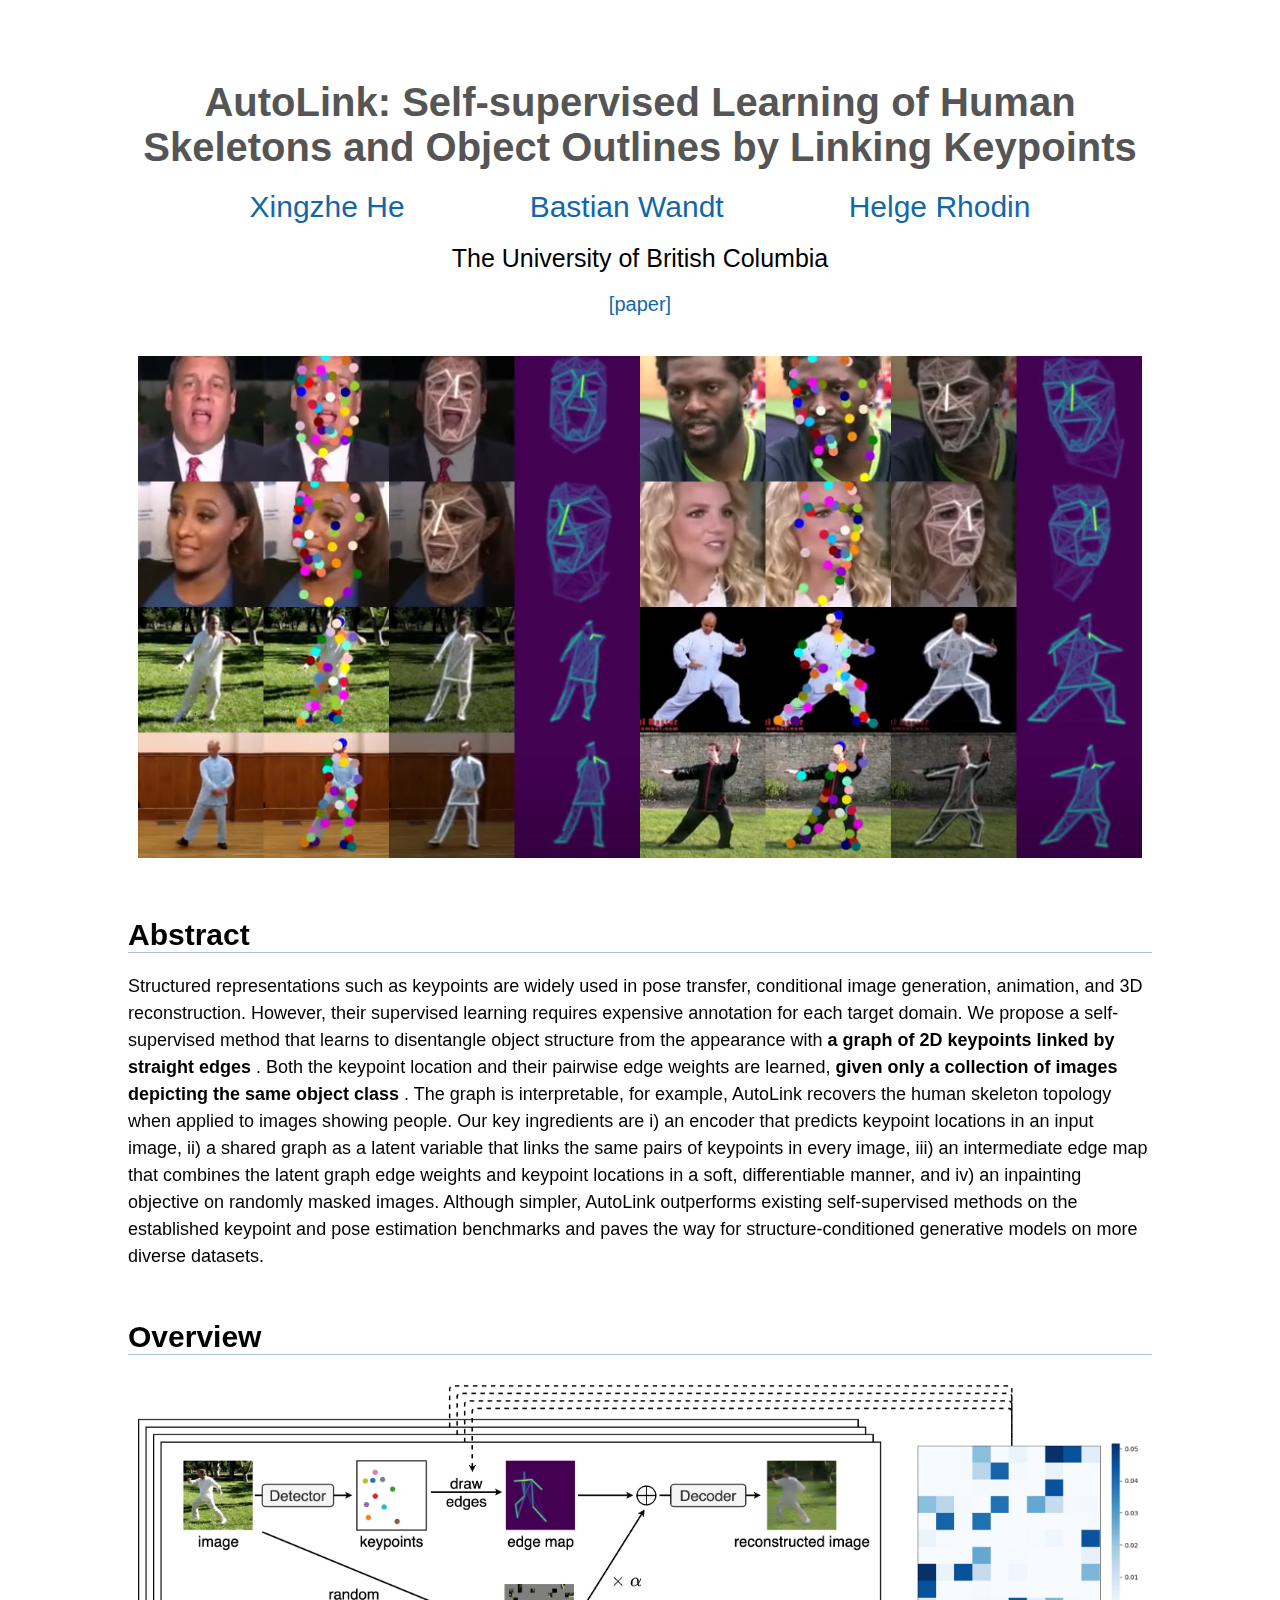
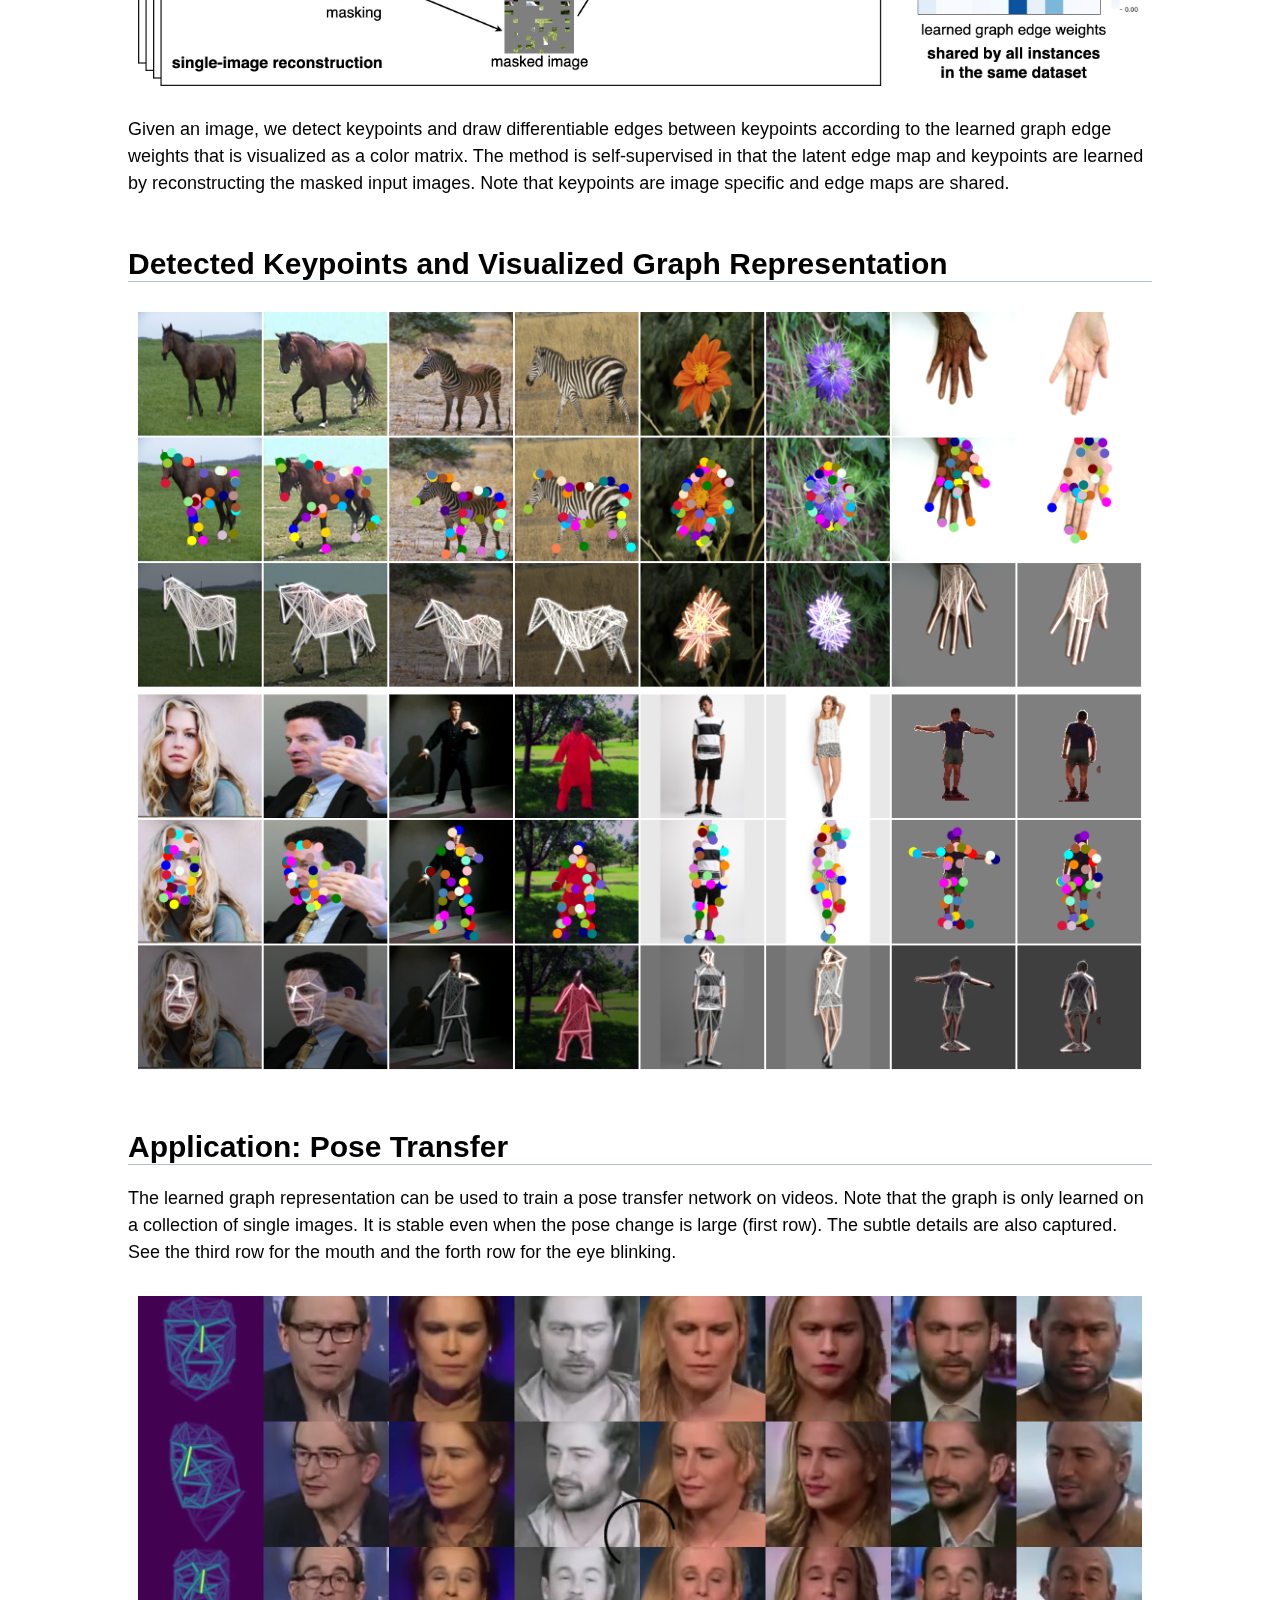
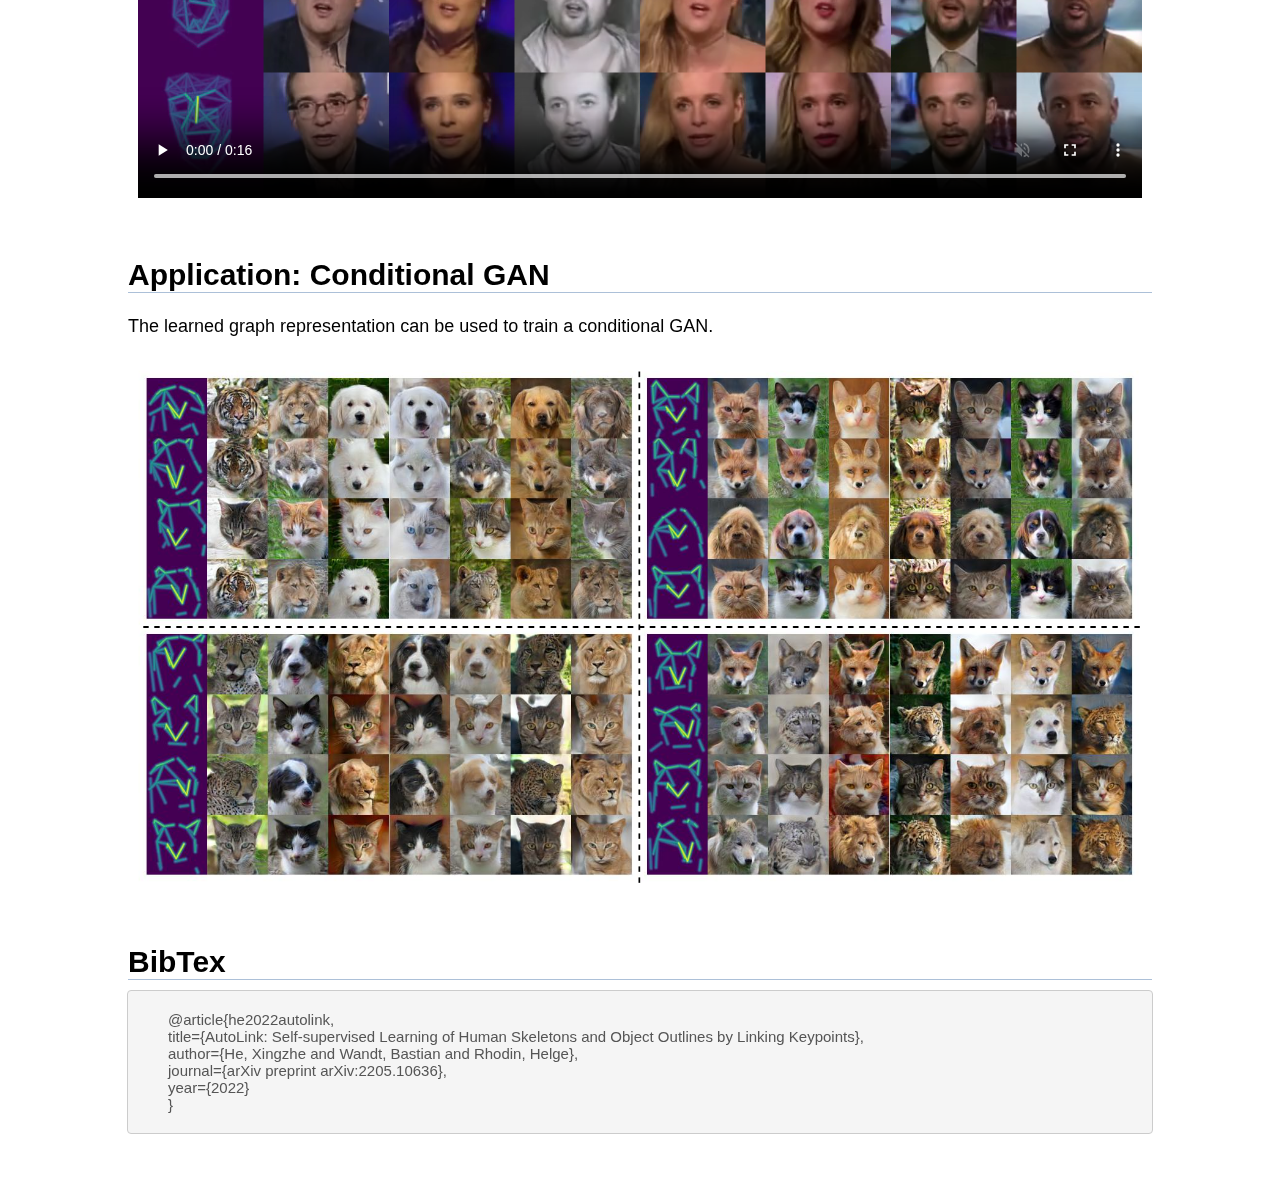
==== index.html @ 22abd3b4 "first commit" ====
<!DOCTYPE html>
<html lang="en">

<head>
    <meta charset="UTF-8">
    <meta name="viewport" content="width=device-width, initial-scale=1.0, shrink-to-fit=no">
    <title>AutoLink: Self-supervised Learning of Human Skeletons and Object Outlines by Linking Keypoints</title>
    <link rel="stylesheet" href="css/general.css">
    <link rel="stylesheet" href="css/citation.css">
    <link rel="stylesheet" href="css/title.css">
    <!-- <meta name="google-site-verification" content="QZBN3L69Q-c1oJGtwBx3eOj6ugnkjS7Q2tZUGm-VTkA"/> -->
</head>

<body>
    <div class="header" id="home" style="padding-bottom: 90px;"></div>

    <section class="title">
        AutoLink: Self-supervised Learning of Human Skeletons and Object Outlines by Linking Keypoints
    </section>

    <section class="author">
        <a href="https://xingzhehe.github.io/">Xingzhe He</a>
        <a href="https://www.cs.ubc.ca/~wandt/index.html">Bastian Wandt</a>
        <a href="https://www.cs.ubc.ca/~rhodin/web/">Helge Rhodin</a>
        <affiliation>The University of British Columbia</affiliation>
        <a href="https://arxiv.org/pdf/2205.10636.pdf" class="links">[paper]</a>
    </section>

    <div class="container">
        <video src="asset/detection.mp4" type="video/mp4" controls muted autoplay loop>
            Your browser does not support the video tag.
        </video>
    </div>

    <div class="header" id="abstract">Abstract</div>
    <div class="line"></div>

    <div class="container">
        <p>
            Structured representations such as keypoints are widely used in pose transfer, conditional image generation, animation, and 3D reconstruction. However, their supervised learning requires expensive annotation for each target domain. We propose a self-supervised method that learns to disentangle object structure from the appearance with <b> a graph of 2D keypoints linked by straight edges </b>. Both the keypoint location and their pairwise edge weights are learned, <b> given only a collection of images depicting the same object class </b>. The graph is interpretable, for example, AutoLink recovers the human skeleton topology when applied to images showing people. Our key ingredients are i) an encoder that predicts keypoint locations in an input image, ii) a shared graph as a latent variable that links the same pairs of keypoints in every image, iii) an intermediate edge map that combines the latent graph edge weights and keypoint locations in a soft, differentiable manner, and iv) an inpainting objective on randomly masked images. Although simpler, AutoLink outperforms existing self-supervised methods on the established keypoint and pose estimation benchmarks and paves the way for structure-conditioned generative models on more diverse datasets.
        </p>
    </div>

    <h1 class="header" id="results">Overview</h1>
    <div class="line"></div>
    <div class="container">
        <img src="asset/overview.jpg">
        <p>
        Given an image, we detect keypoints and draw differentiable edges between keypoints according to the learned graph edge weights that is visualized as a color matrix. The method is self-supervised in that the latent edge map and keypoints are learned by reconstructing the masked input images. Note that keypoints are image specific and edge maps are shared.
        </p>
    </div>

    <h1 class="header" id="results">Detected Keypoints and Visualized Graph Representation</h1>
    <div class="line"></div>
    <div class="container">
        <img src="asset/teaser_wo_app.png">
    </div>

    <h1 class="header" id="results">Application: Pose Transfer</h1>
    <div class="line"></div>

    <div class="container">
        <p>
        The learned graph representation can be used to train a pose transfer network on videos. Note that the graph is only learned on a collection of single images. It is stable even when the pose change is large (first row). The subtle details are also captured. See the third row for the mouth and the forth row for the eye blinking.
        </p>
        <video src="asset/vox_transfer.mp4" type="video/mp4" controls muted autoplay loop>
            Your browser does not support the video tag.
        </video>
    </div>

    <h1 class="header" id="results">Application: Conditional GAN</h1>
    <div class="line"></div>
    <div class="container">
        <p>
        The learned graph representation can be used to train a conditional GAN.
        </p>
        <img src="asset/con_gan.png">
    </div>

    <div class="header" id="bibtex">BibTex</div>
    <div class="line"></div>

    <section class="citation">
        @article{he2022autolink,</br>
            title={AutoLink: Self-supervised Learning of Human Skeletons and Object Outlines by Linking Keypoints},</br>
            author={He, Xingzhe and Wandt, Bastian and Rhodin, Helge},</br>
            journal={arXiv preprint arXiv:2205.10636},</br>
            year={2022}</br>
        }
    </section>

</body>

</html>
---- css/general.css ----
* {
  margin: 0px;
  padding: 0px;
  font-size: 18px;
  font-family: Helvetica, Arial, sans-serif;
}

p {
  line-height: 1.5em;
  padding: 10px 0px;
}

a {
  color: RoyalBlue;
  text-decoration: none;
}

img {
  margin: 20px auto;
  display: block;
  width: 1024px;
  max-width: 98%;
}

video {
  margin: 20px auto;
  display: block;
  width: 1024;
  max-width: 98%;
}

.line {
  display: block;
  text-align: center;
  margin: 20px auto;
  margin-bottom: -10px;
  width: 1024px;
  max-width: 98%;
  border-top: solid #ACC0D8 1px;
}

.container {
  overflow: hidden;
  text-align: left;
  margin: 20px auto;
  padding: 0px 10px;
  max-width: 1024px
}

.header {
  text-align: left;
  margin: -50px auto;
  padding: 70px 10px 30px 10px;
  font-size: 30px; 
  font-weight: 700;
  max-width: 1024px
}
---- css/citation.css ----
.citation {
  background-color: #f5f5f5;
  border: 1px solid #ccc;
  border-radius: 4px;
  margin: 20px auto;
  margin-bottom: 40px;
  padding: 20px 40px;
  max-width: 944px;
  font-weight: 400;
  font-size: 15px;
  color: #555
}
---- css/title.css ----
.title {
  overflow: hidden;
  text-align: center;
  margin: 20px auto;
  padding: 0px 10px;
  max-width: 1024px;
  font-weight: 550;
  font-size: 40px;
  color: #555
}

.author {
  overflow: hidden;
  max-width: 1024px;
  text-align: center;
  margin: 0px auto;
}

.author a {
  margin: 40px 60px;
  font-size: 30px;
  font-weight: 350;
  color: #1367a7;
}

.author a.links {
  margin: 40px 60px;
  font-size: 20px;
  font-weight: 350;
  color: #1367a7;
}

.author affiliation {
  margin: 20px 60px;
  font-size: 25px;
  font-weight: 350;
  display: block
}
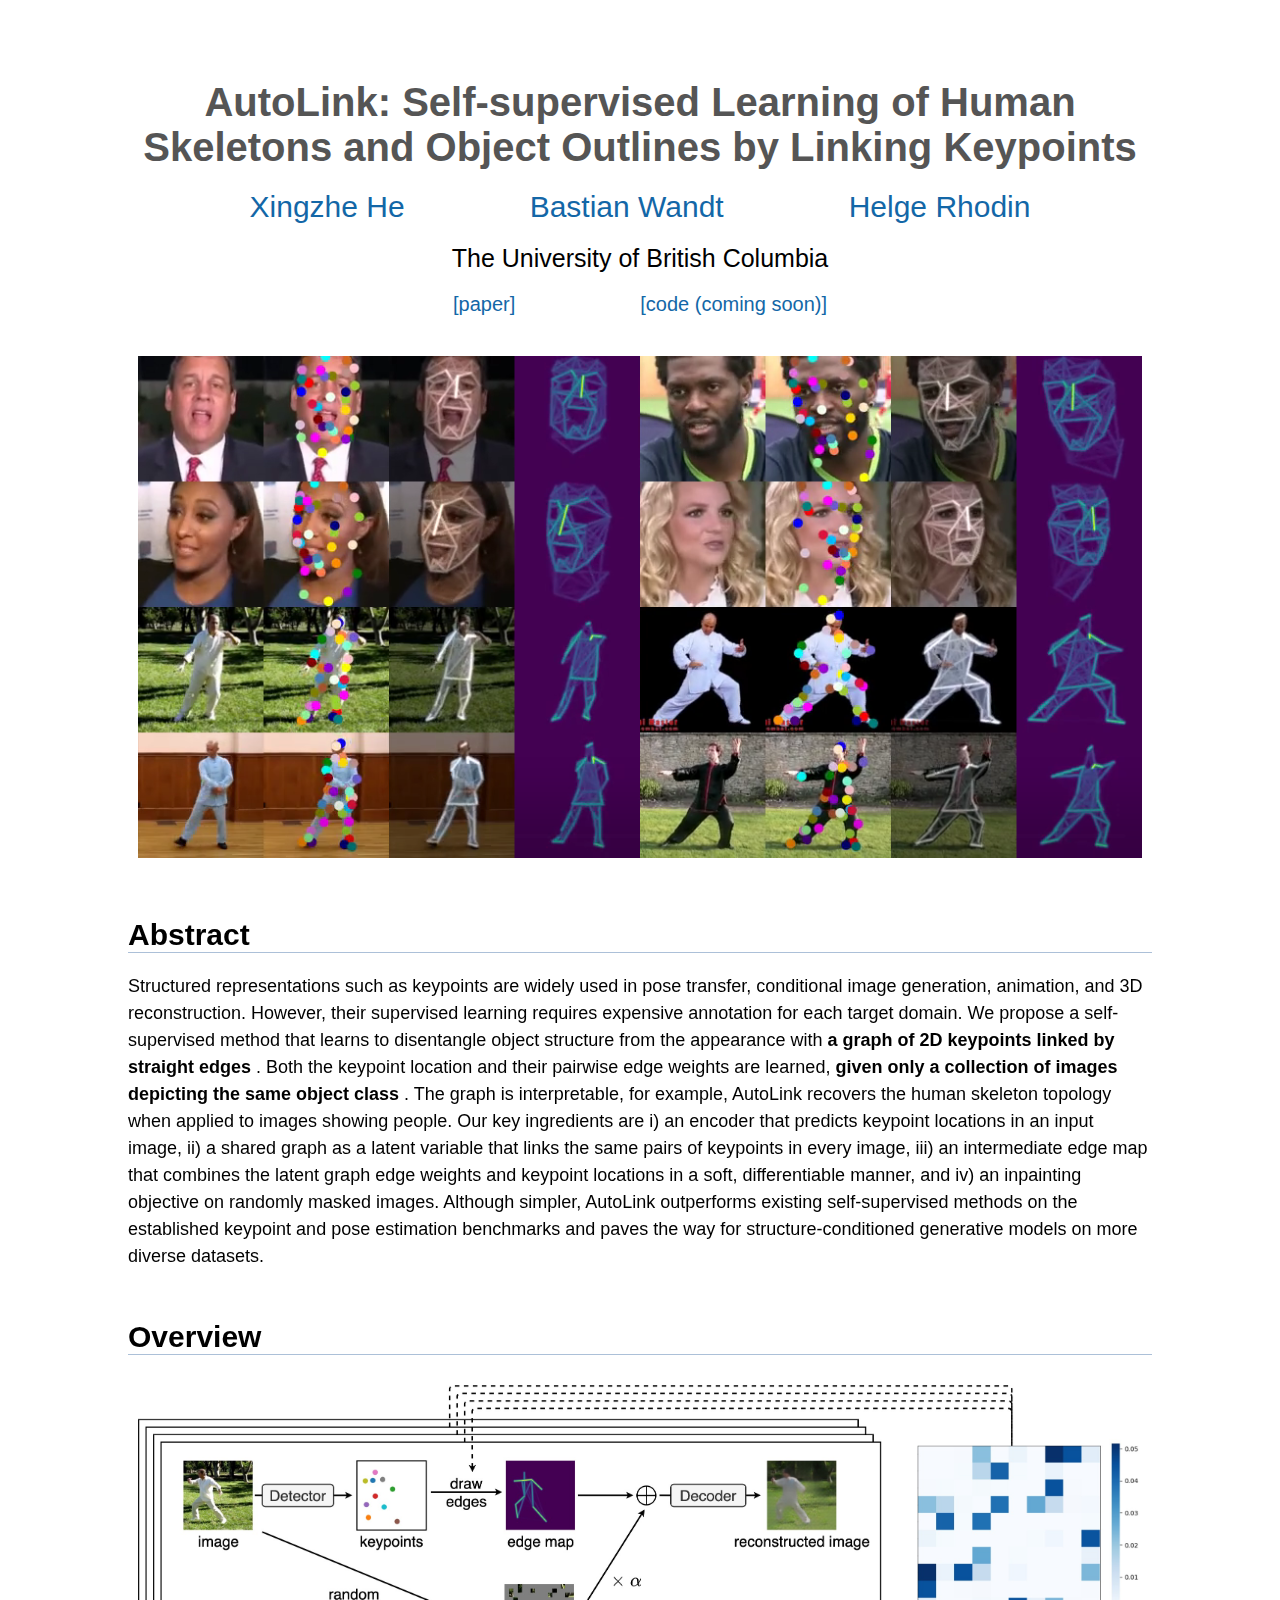
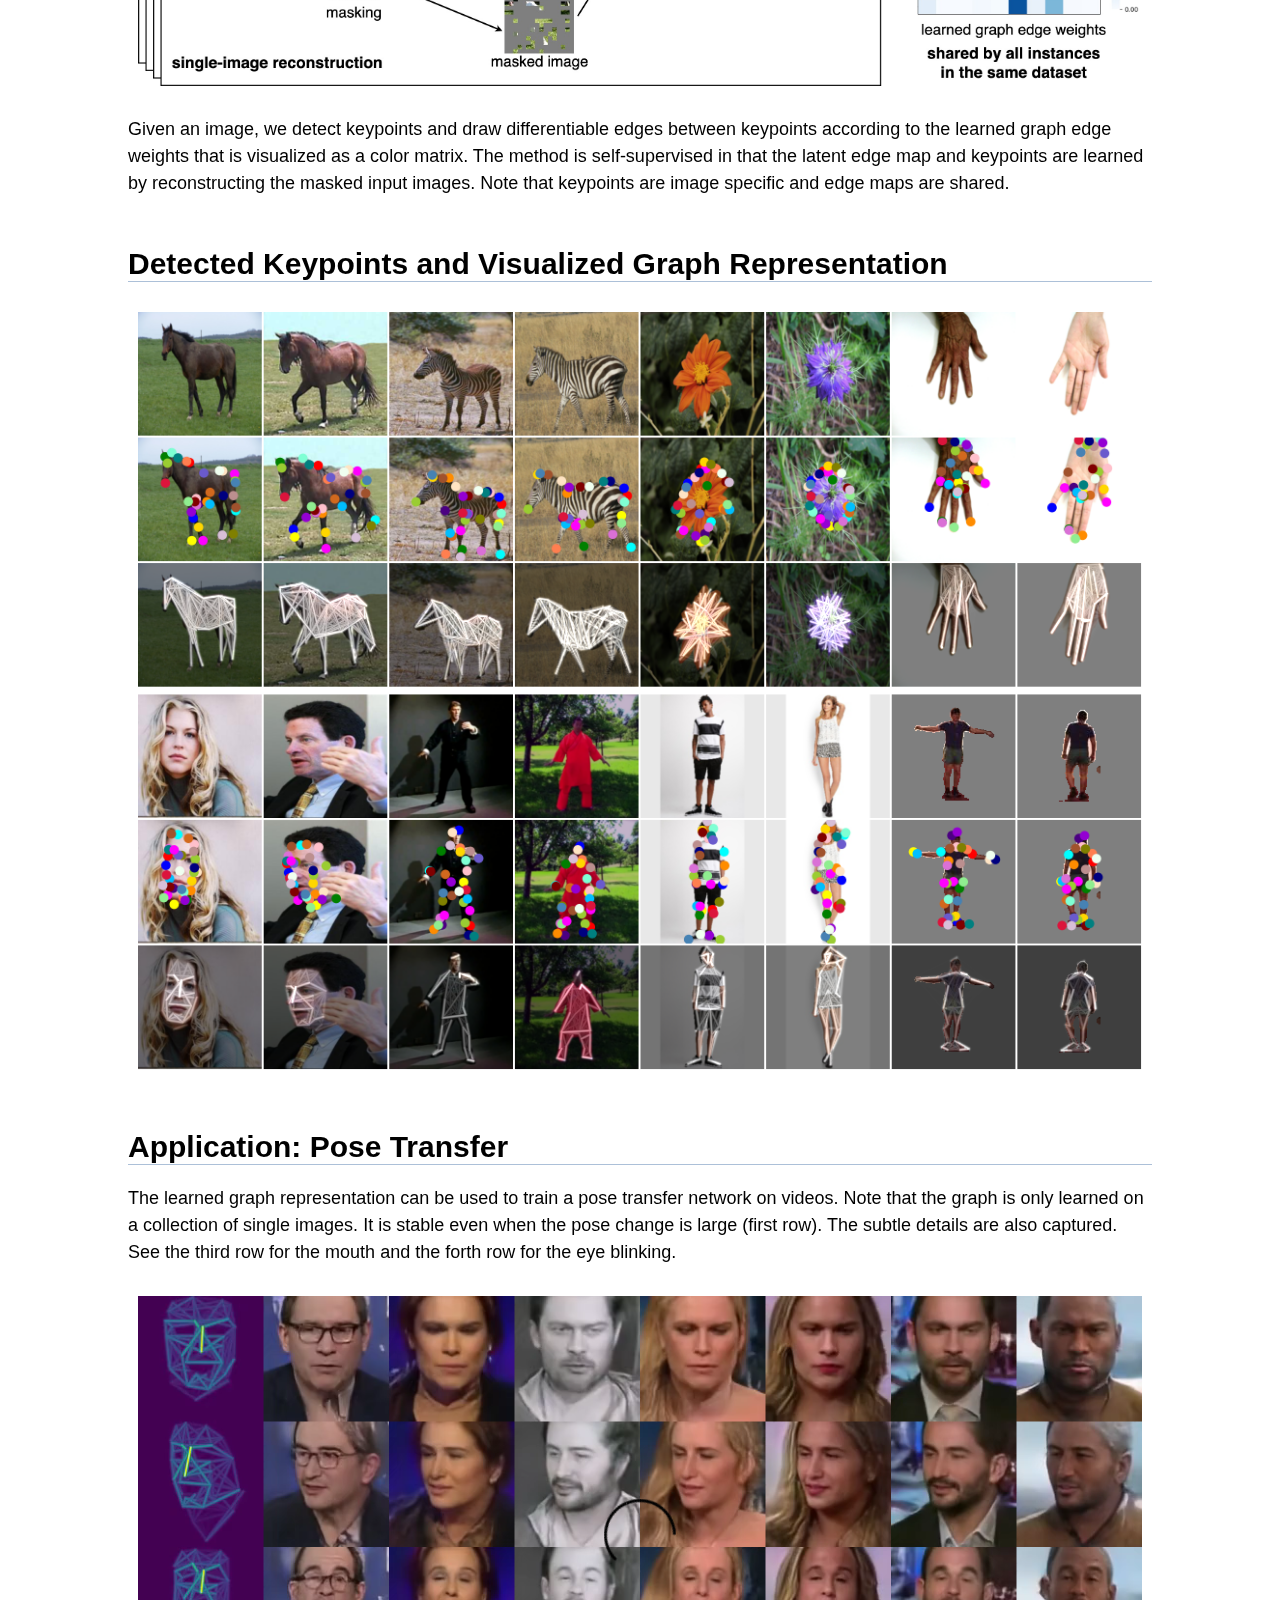
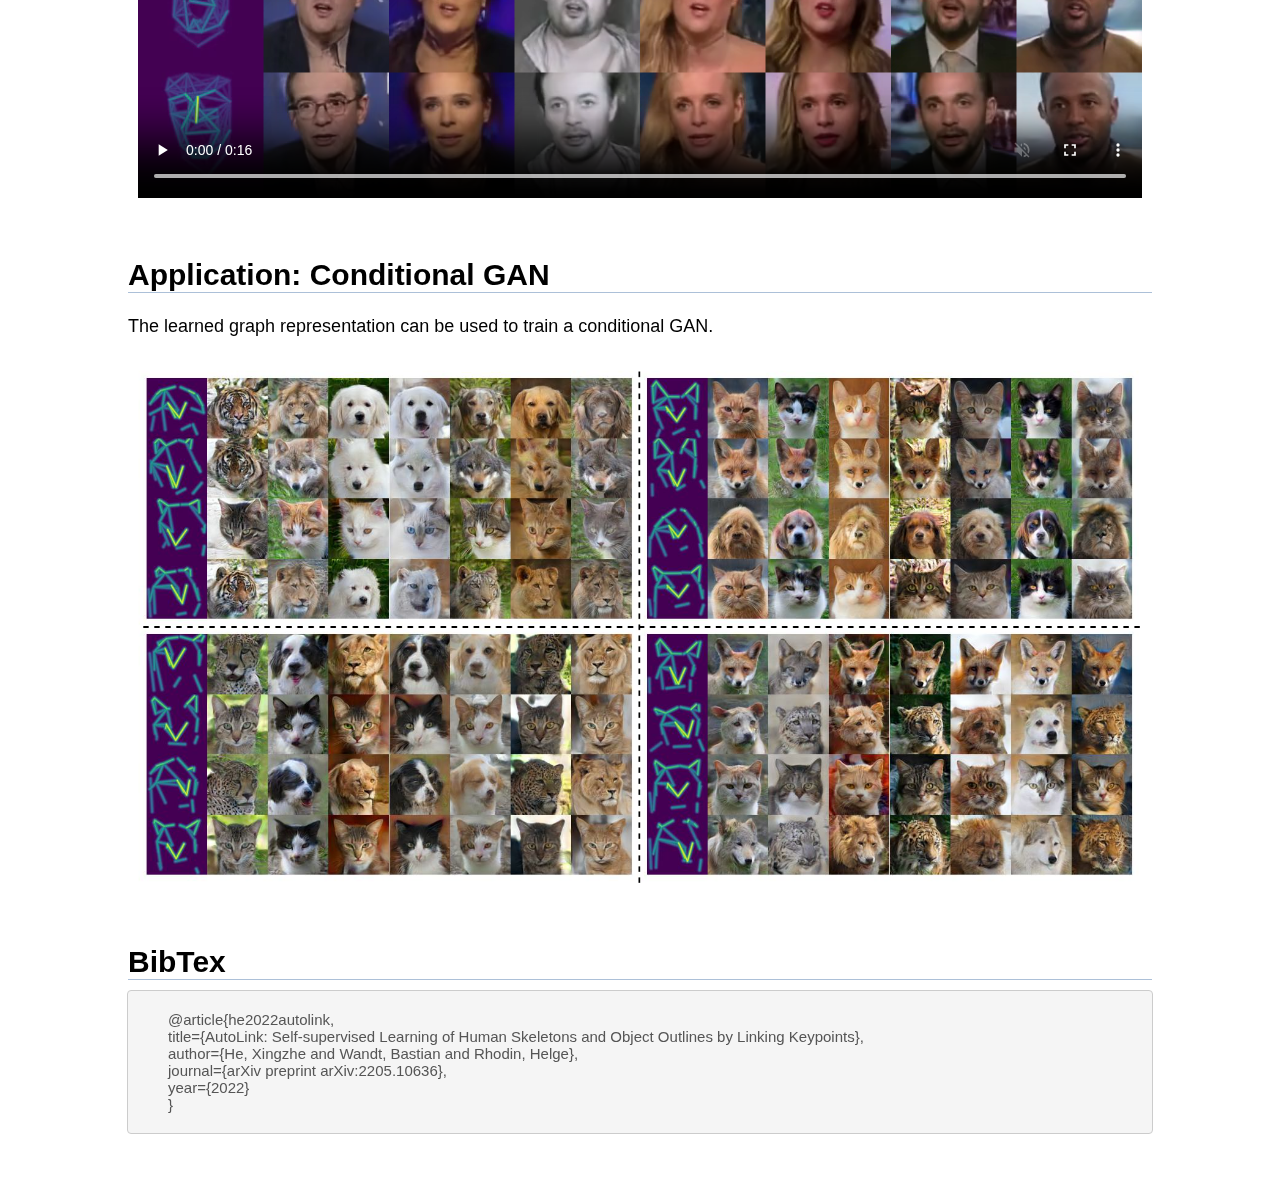
==== commit e8d2e65e: "added empty code placeholder" ====
--- a/index.html
+++ b/index.html
@@ -24,6 +24,7 @@
         <a href="https://www.cs.ubc.ca/~rhodin/web/">Helge Rhodin</a>
         <affiliation>The University of British Columbia</affiliation>
         <a href="https://arxiv.org/pdf/2205.10636.pdf" class="links">[paper]</a>
+        <a href="https://xingzhehe.github.io/autolink" class="links">[code (coming soon)]</a>
     </section>
 
     <div class="container">
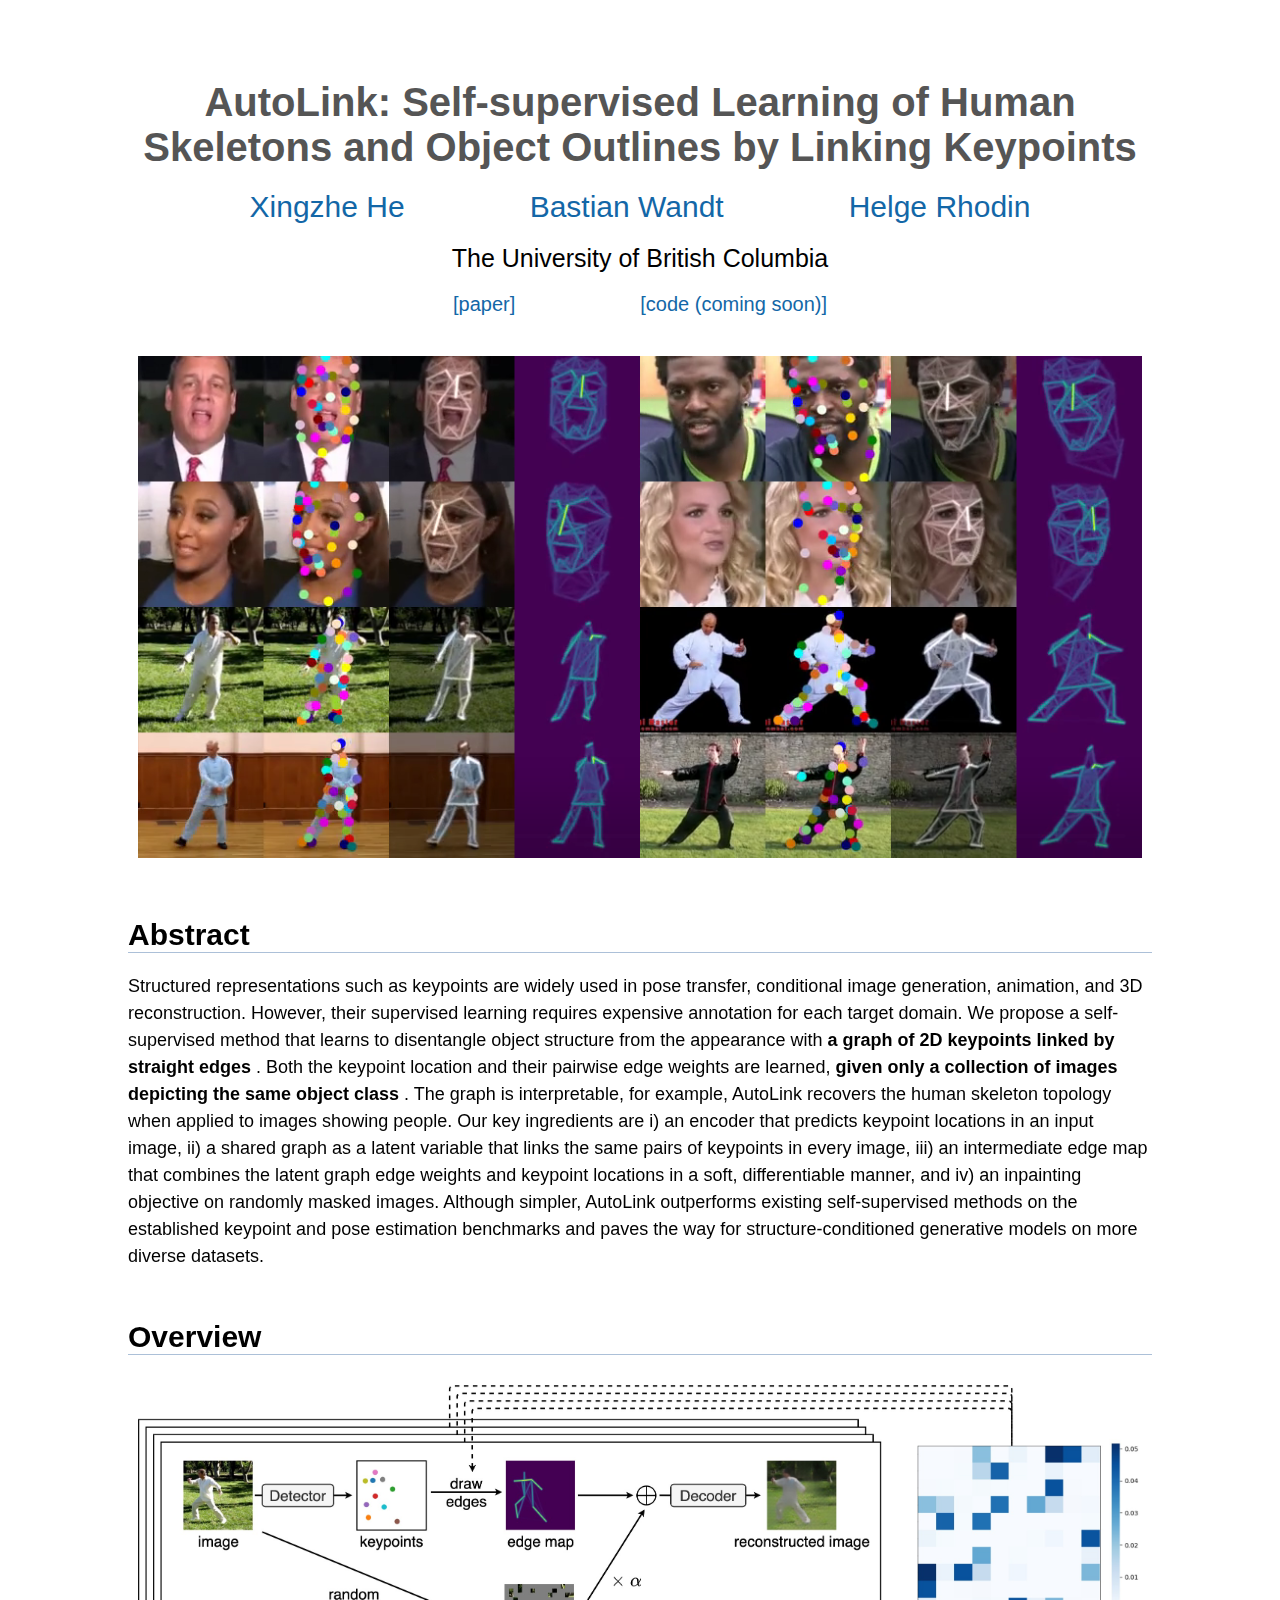
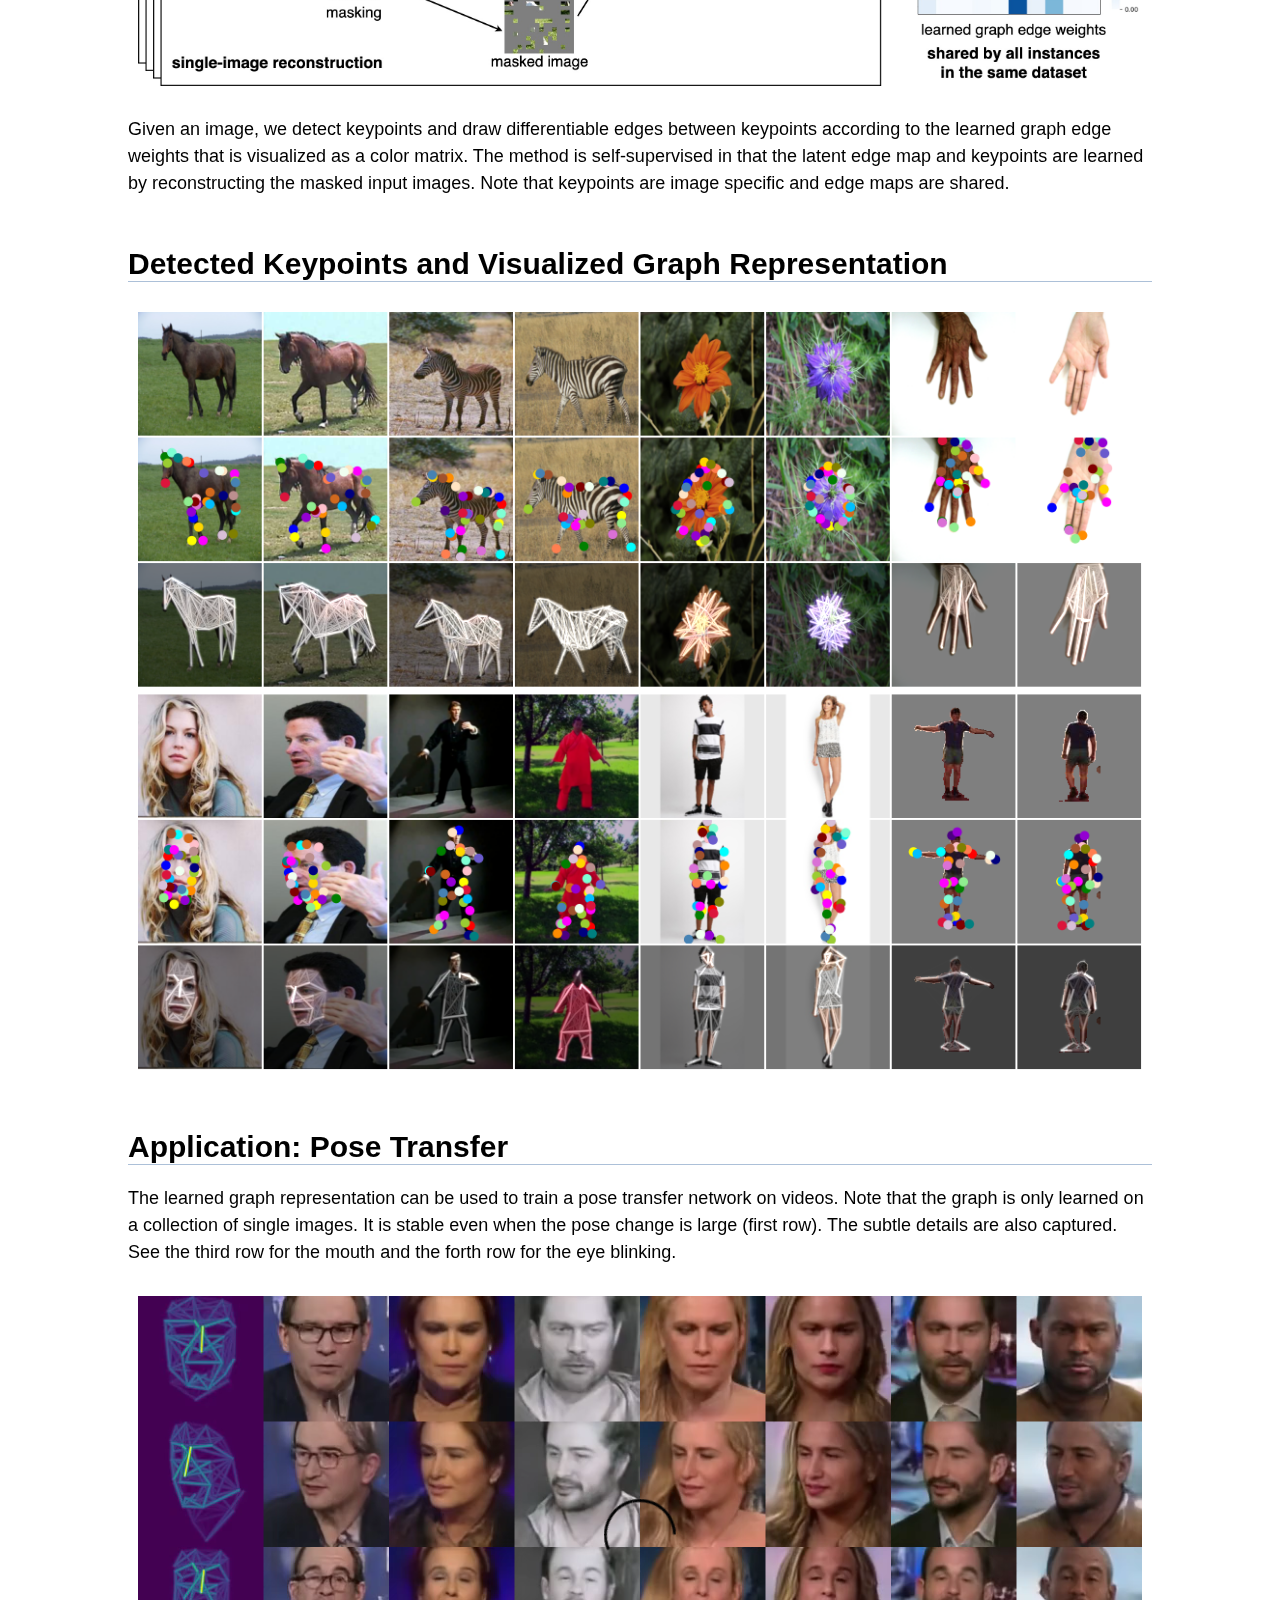
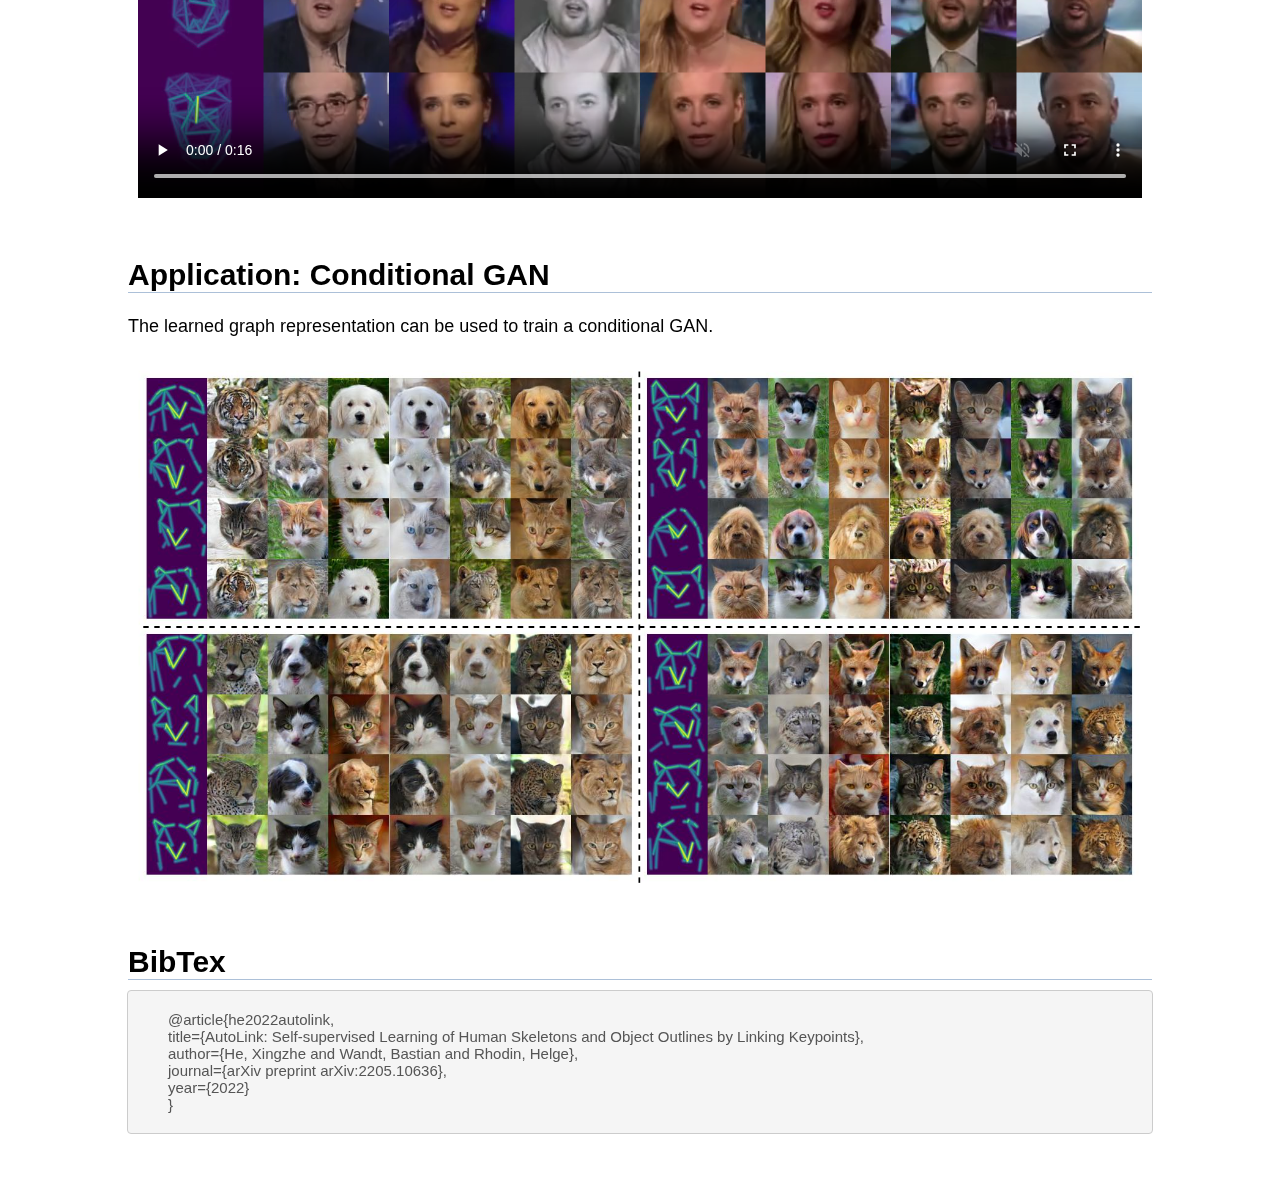
==== commit cfa5b878: "added google verificaiton" ====
--- a/index.html
+++ b/index.html
@@ -8,7 +8,7 @@
     <link rel="stylesheet" href="css/general.css">
     <link rel="stylesheet" href="css/citation.css">
     <link rel="stylesheet" href="css/title.css">
-    <!-- <meta name="google-site-verification" content="QZBN3L69Q-c1oJGtwBx3eOj6ugnkjS7Q2tZUGm-VTkA"/> -->
+    <meta name="google-site-verification" content="QZBN3L69Q-c1oJGtwBx3eOj6ugnkjS7Q2tZUGm-VTkA" />
 </head>
 
 <body>
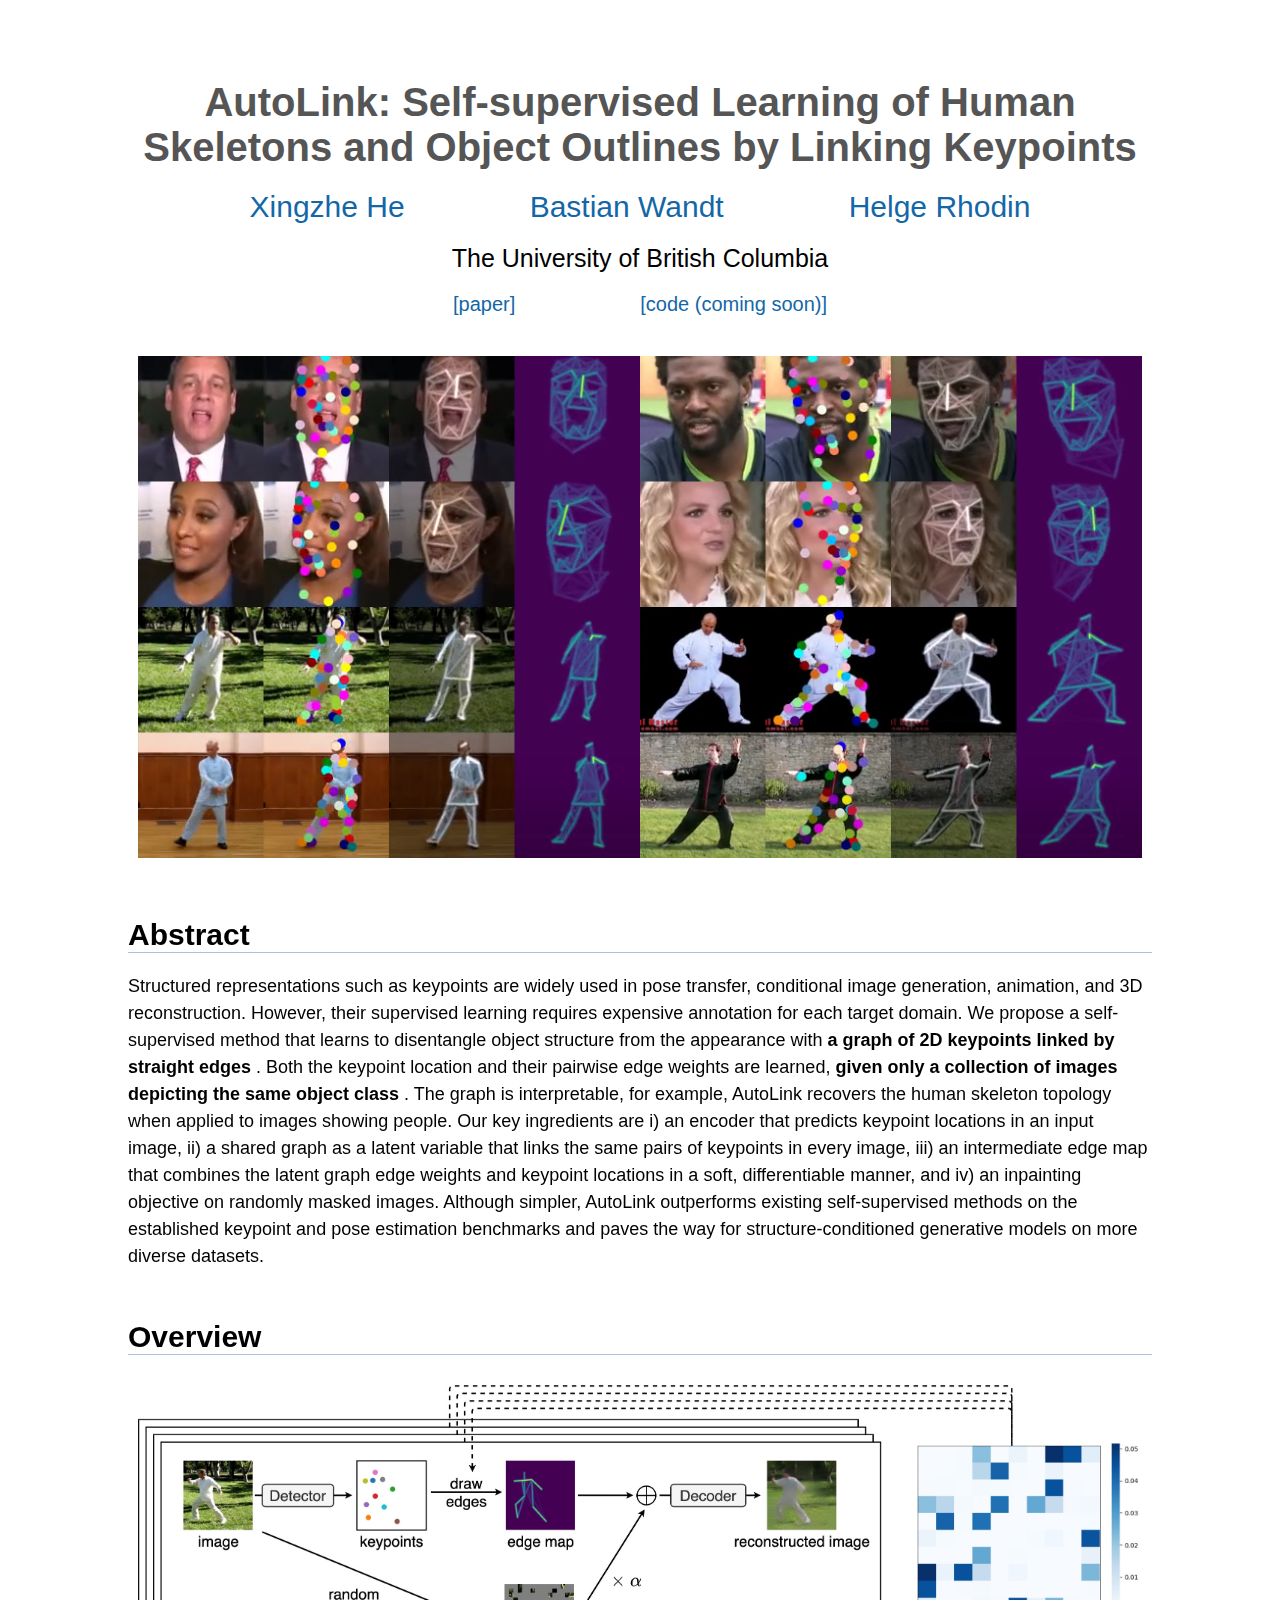
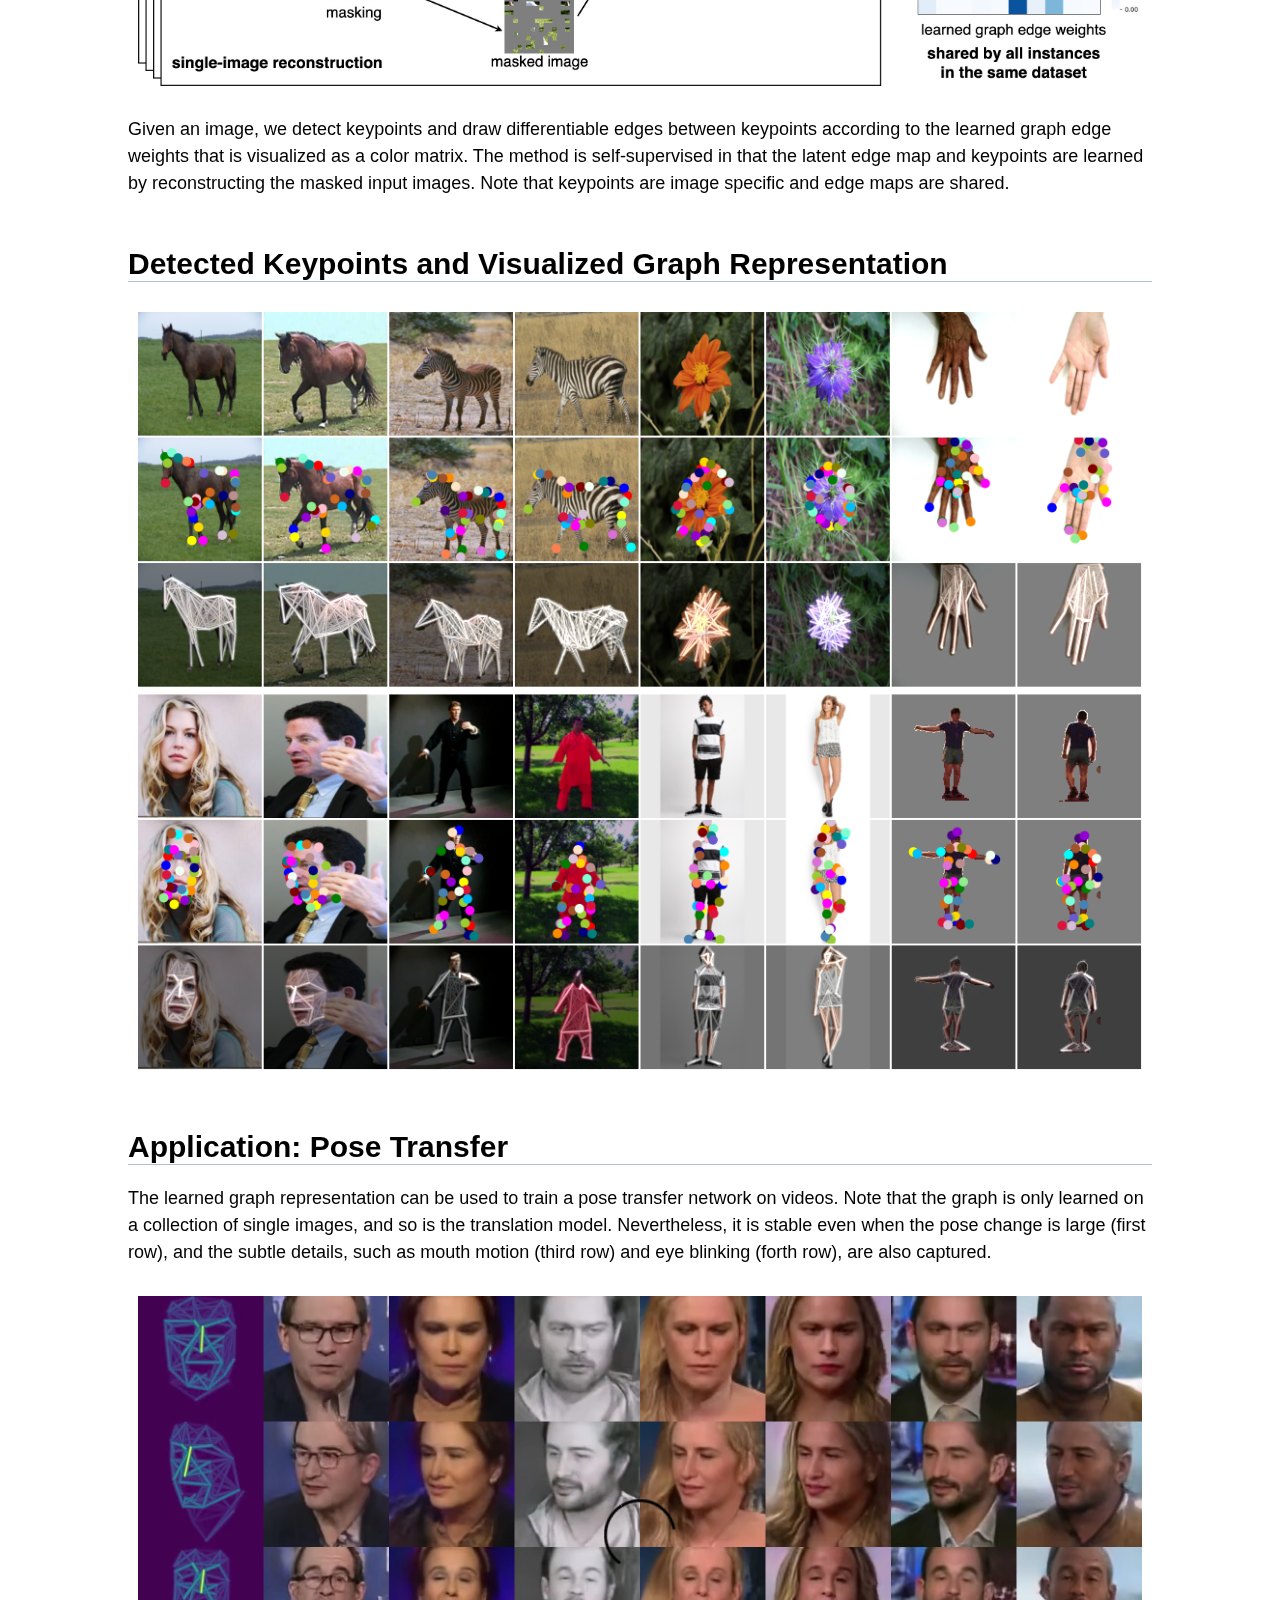
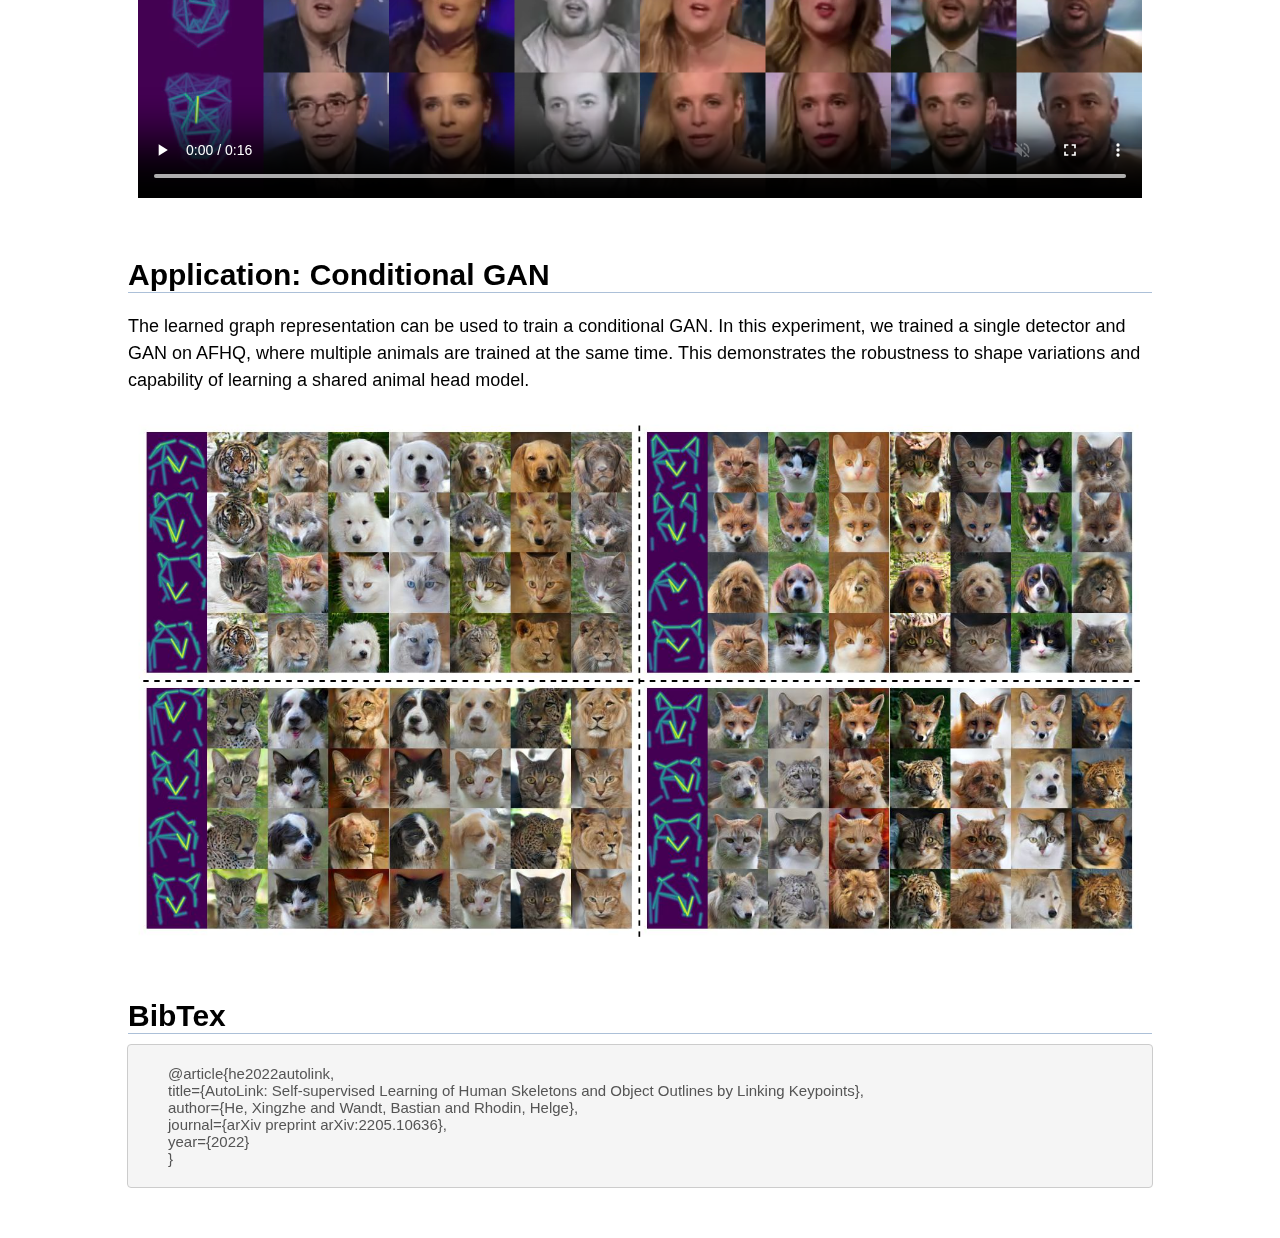
==== commit 7f8655e5: "update the caption" ====
--- a/index.html
+++ b/index.html
@@ -62,7 +62,7 @@
 
     <div class="container">
         <p>
-        The learned graph representation can be used to train a pose transfer network on videos. Note that the graph is only learned on a collection of single images. It is stable even when the pose change is large (first row). The subtle details are also captured. See the third row for the mouth and the forth row for the eye blinking.
+        The learned graph representation can be used to train a pose transfer network on videos. Note that the graph is only learned on a collection of single images, and so is the translation model. Nevertheless, it is stable even when the pose change is large (first row), and the subtle details, such as mouth motion (third row) and eye blinking (forth row), are also captured.
         </p>
         <video src="asset/vox_transfer.mp4" type="video/mp4" controls muted autoplay loop>
             Your browser does not support the video tag.
@@ -73,7 +73,7 @@
     <div class="line"></div>
     <div class="container">
         <p>
-        The learned graph representation can be used to train a conditional GAN.
+            The learned graph representation can be used to train a conditional GAN. In this experiment, we trained a single detector and GAN on AFHQ, where multiple animals are trained at the same time. This demonstrates the robustness to shape variations and capability of learning a shared animal head model.
         </p>
         <img src="asset/con_gan.png">
     </div>
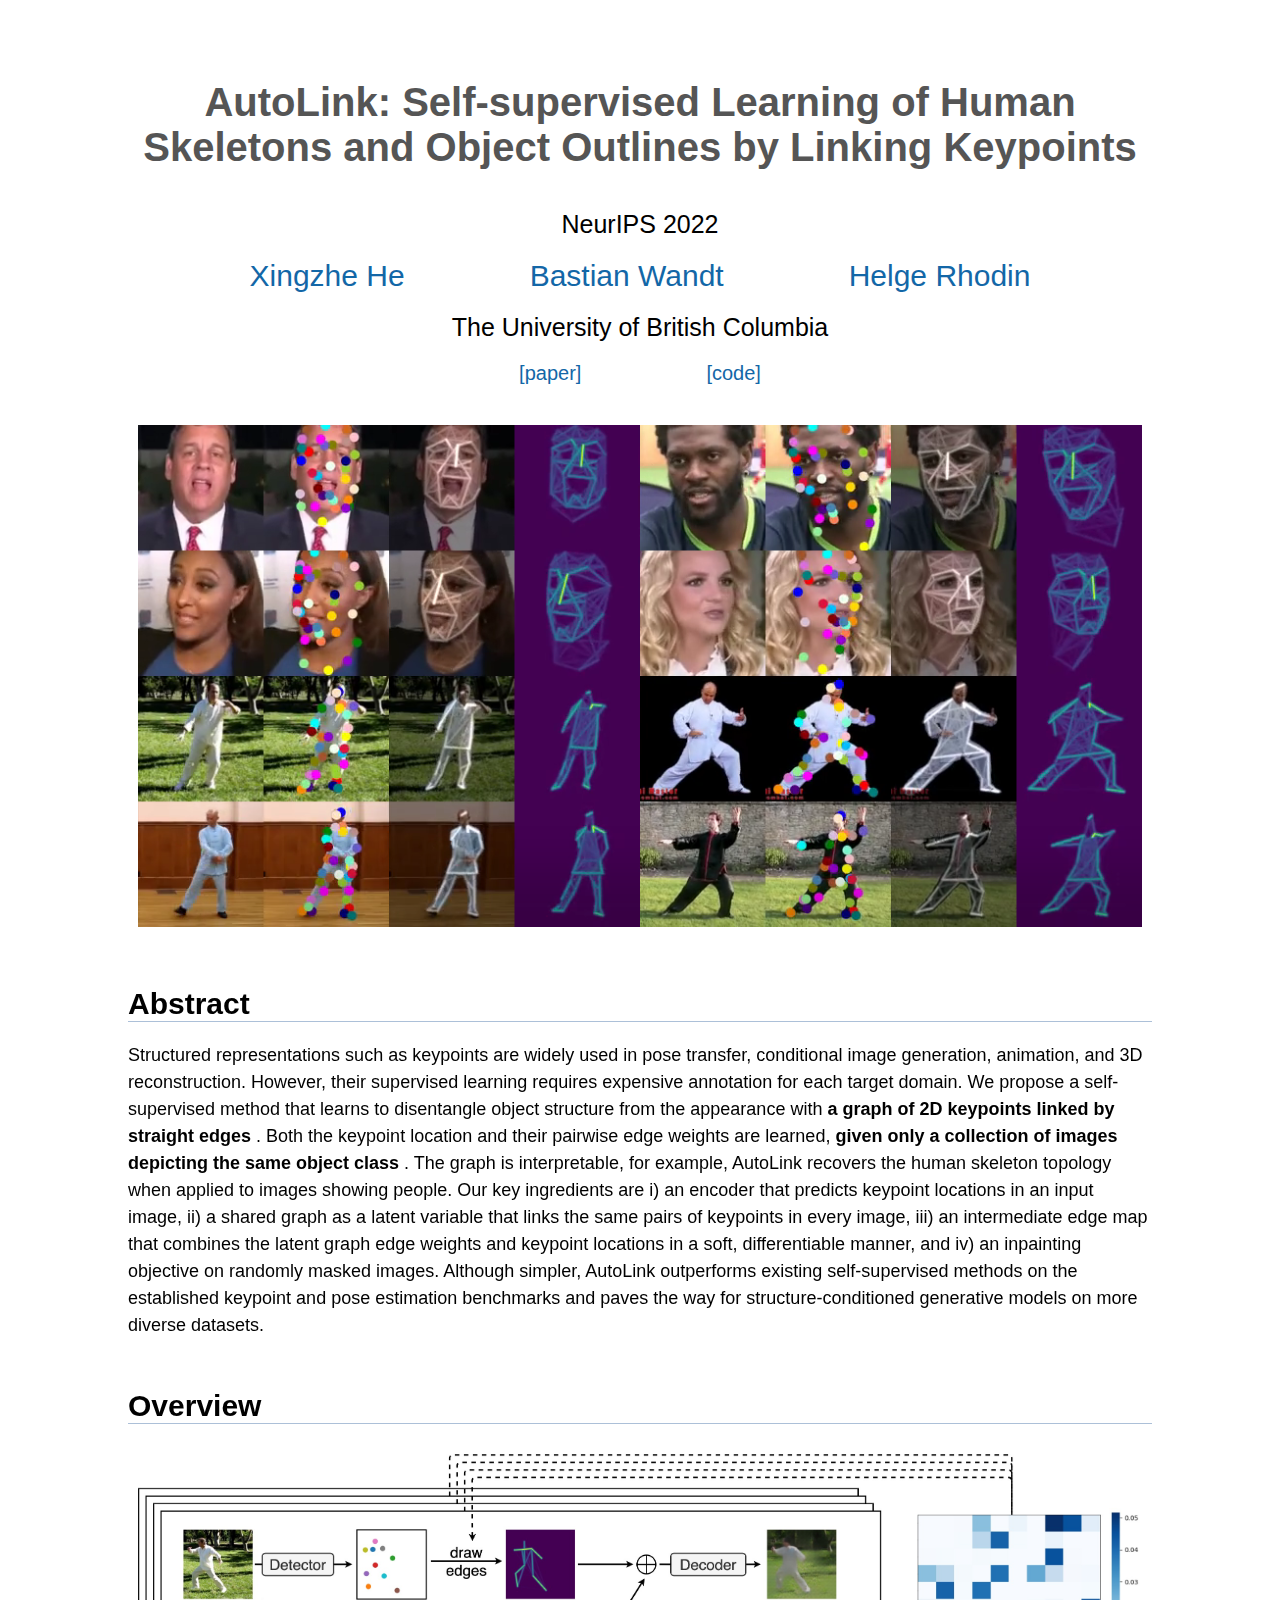
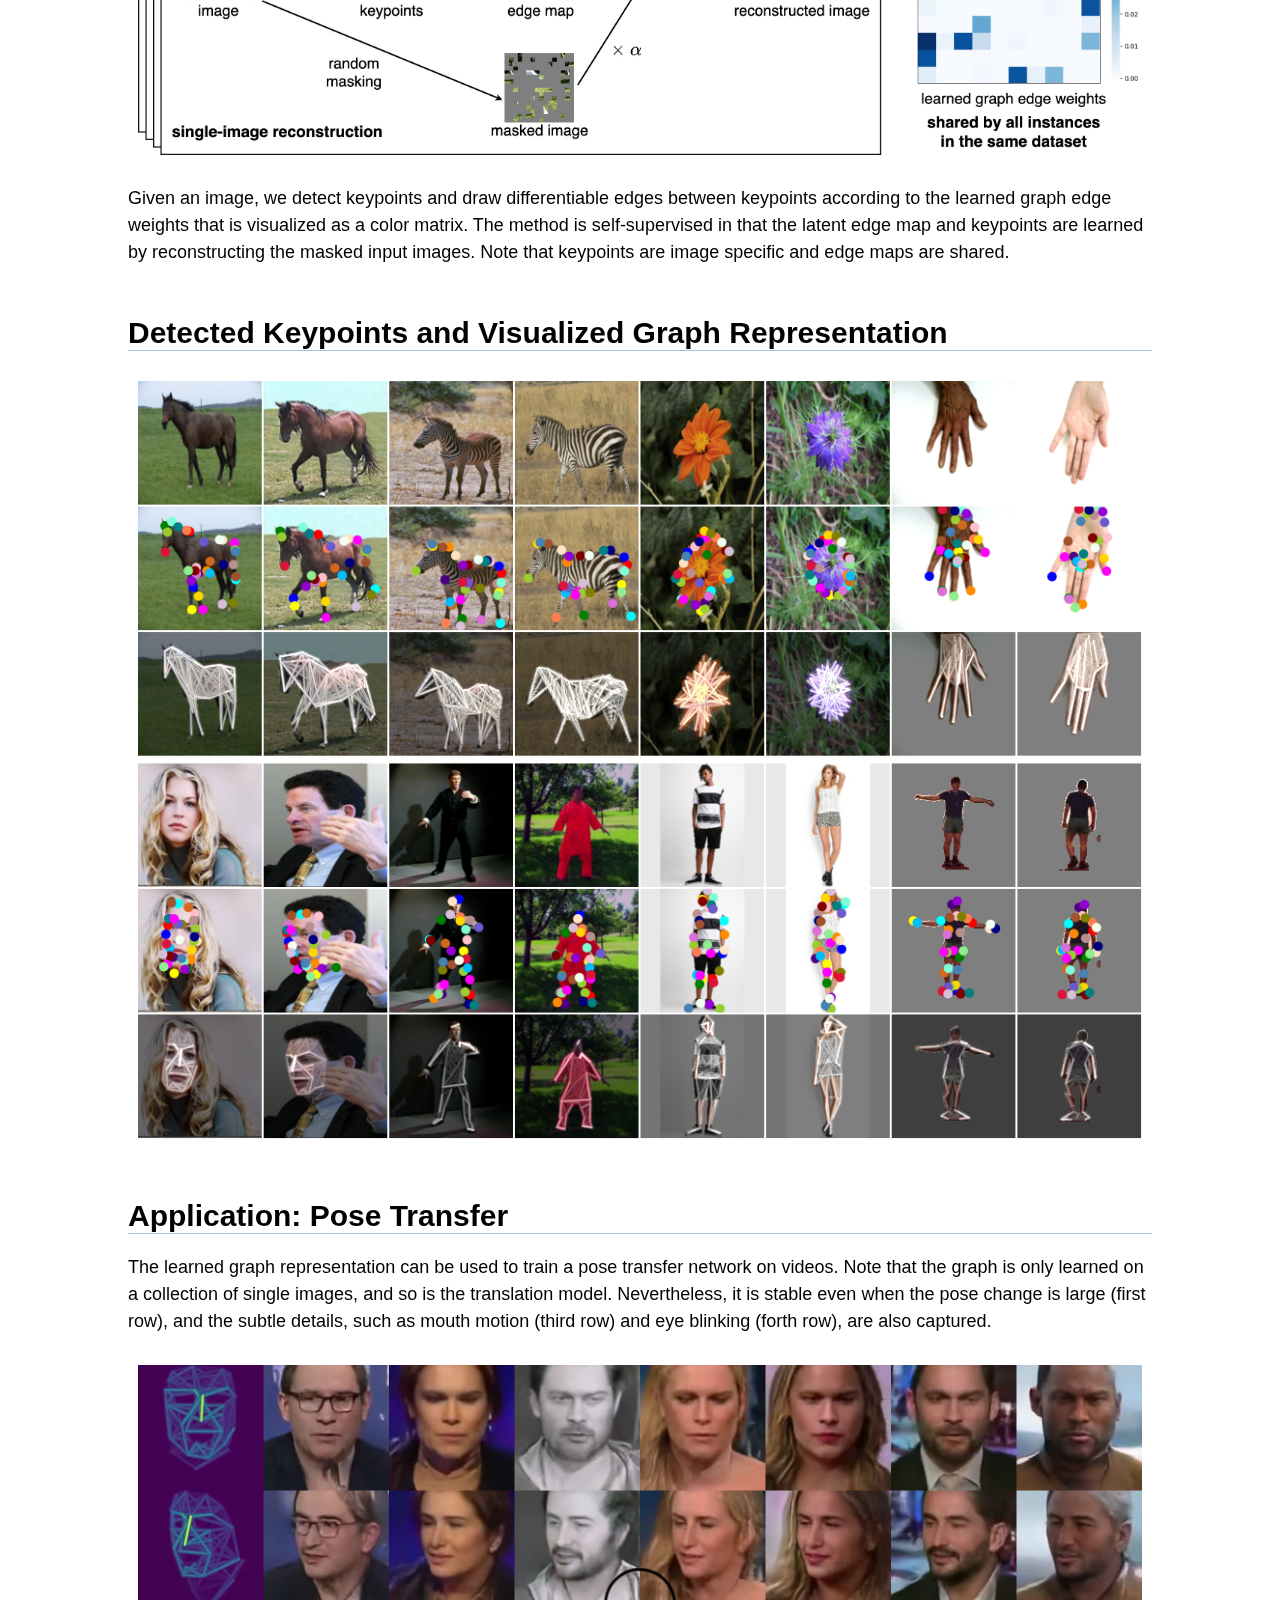
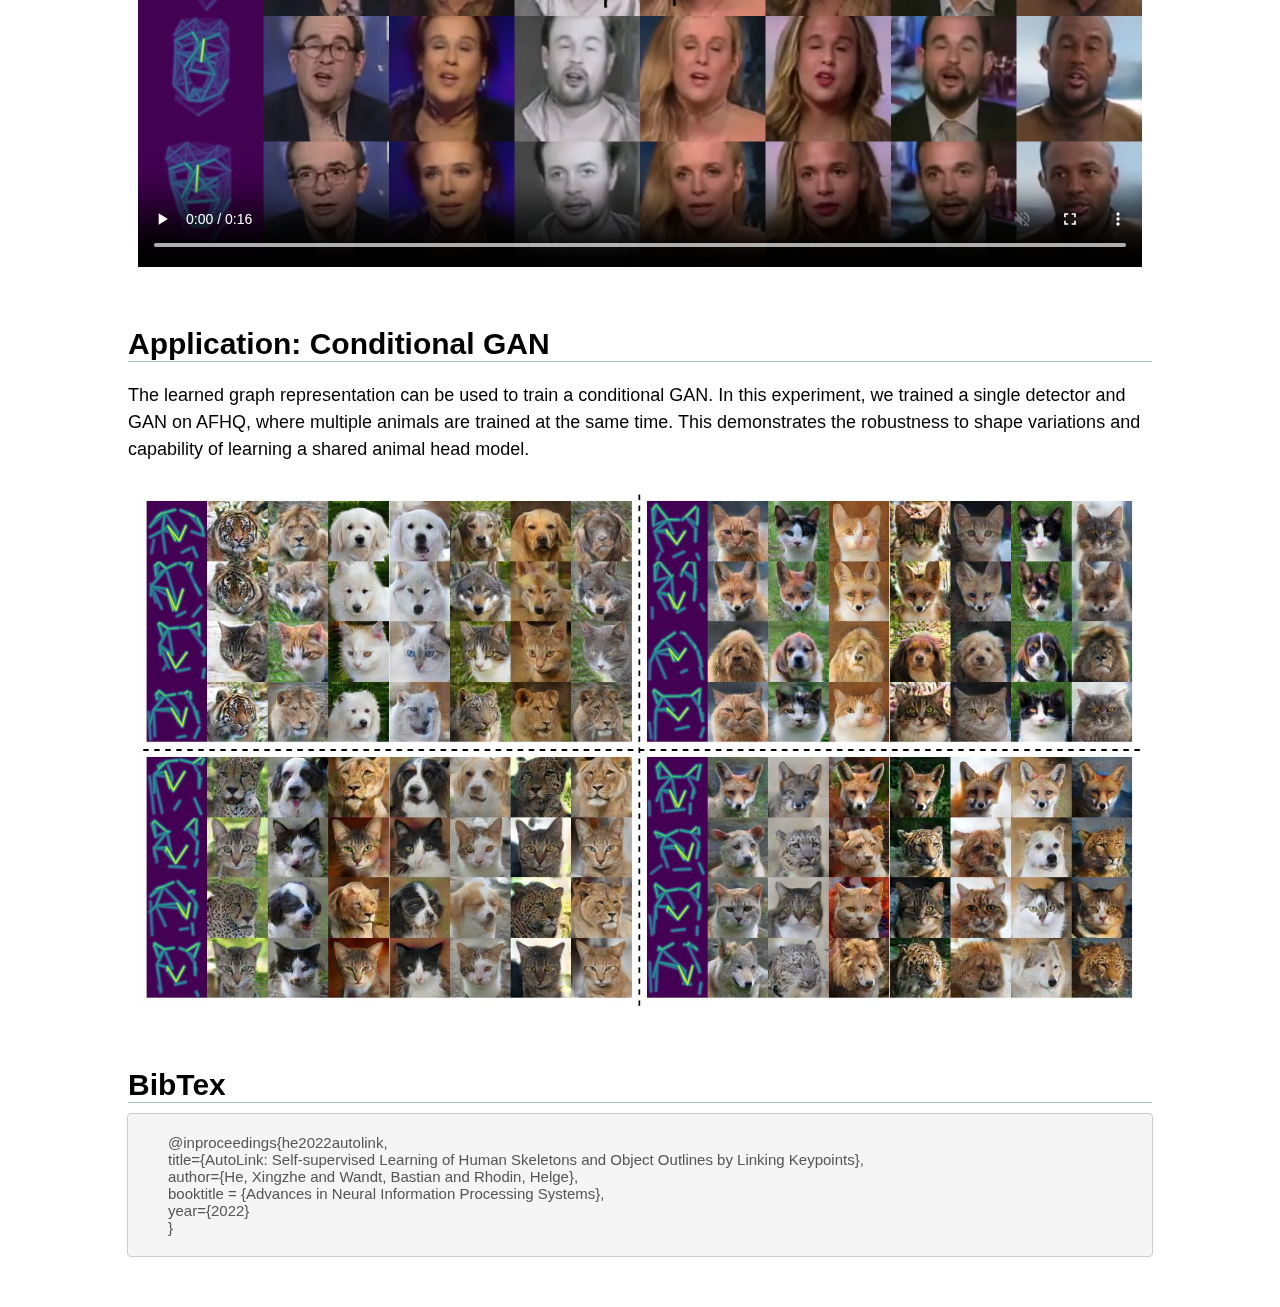
==== commit aa30f2aa: "Update index.html" ====
--- a/index.html
+++ b/index.html
@@ -19,12 +19,13 @@
     </section>
 
     <section class="author">
+        <affiliation>NeurIPS 2022</affiliation>
         <a href="https://xingzhehe.github.io/">Xingzhe He</a>
         <a href="https://www.cs.ubc.ca/~wandt/index.html">Bastian Wandt</a>
         <a href="https://www.cs.ubc.ca/~rhodin/web/">Helge Rhodin</a>
         <affiliation>The University of British Columbia</affiliation>
         <a href="https://arxiv.org/pdf/2205.10636.pdf" class="links">[paper]</a>
-        <a href="https://xingzhehe.github.io/autolink" class="links">[code (coming soon)]</a>
+        <a href="https://github.com/xingzhehe/AutoLink-Self-supervised-Learning-of-Human-Skeletons-and-Object-Outlines-by-Linking-Keypoints" class="links">[code]</a>
     </section>
 
     <div class="container">
@@ -82,10 +83,10 @@
     <div class="line"></div>
 
     <section class="citation">
-        @article{he2022autolink,</br>
+        @inproceedings{he2022autolink,</br>
             title={AutoLink: Self-supervised Learning of Human Skeletons and Object Outlines by Linking Keypoints},</br>
             author={He, Xingzhe and Wandt, Bastian and Rhodin, Helge},</br>
-            journal={arXiv preprint arXiv:2205.10636},</br>
+            booktitle = {Advances in Neural Information Processing Systems},</br>
             year={2022}</br>
         }
     </section>
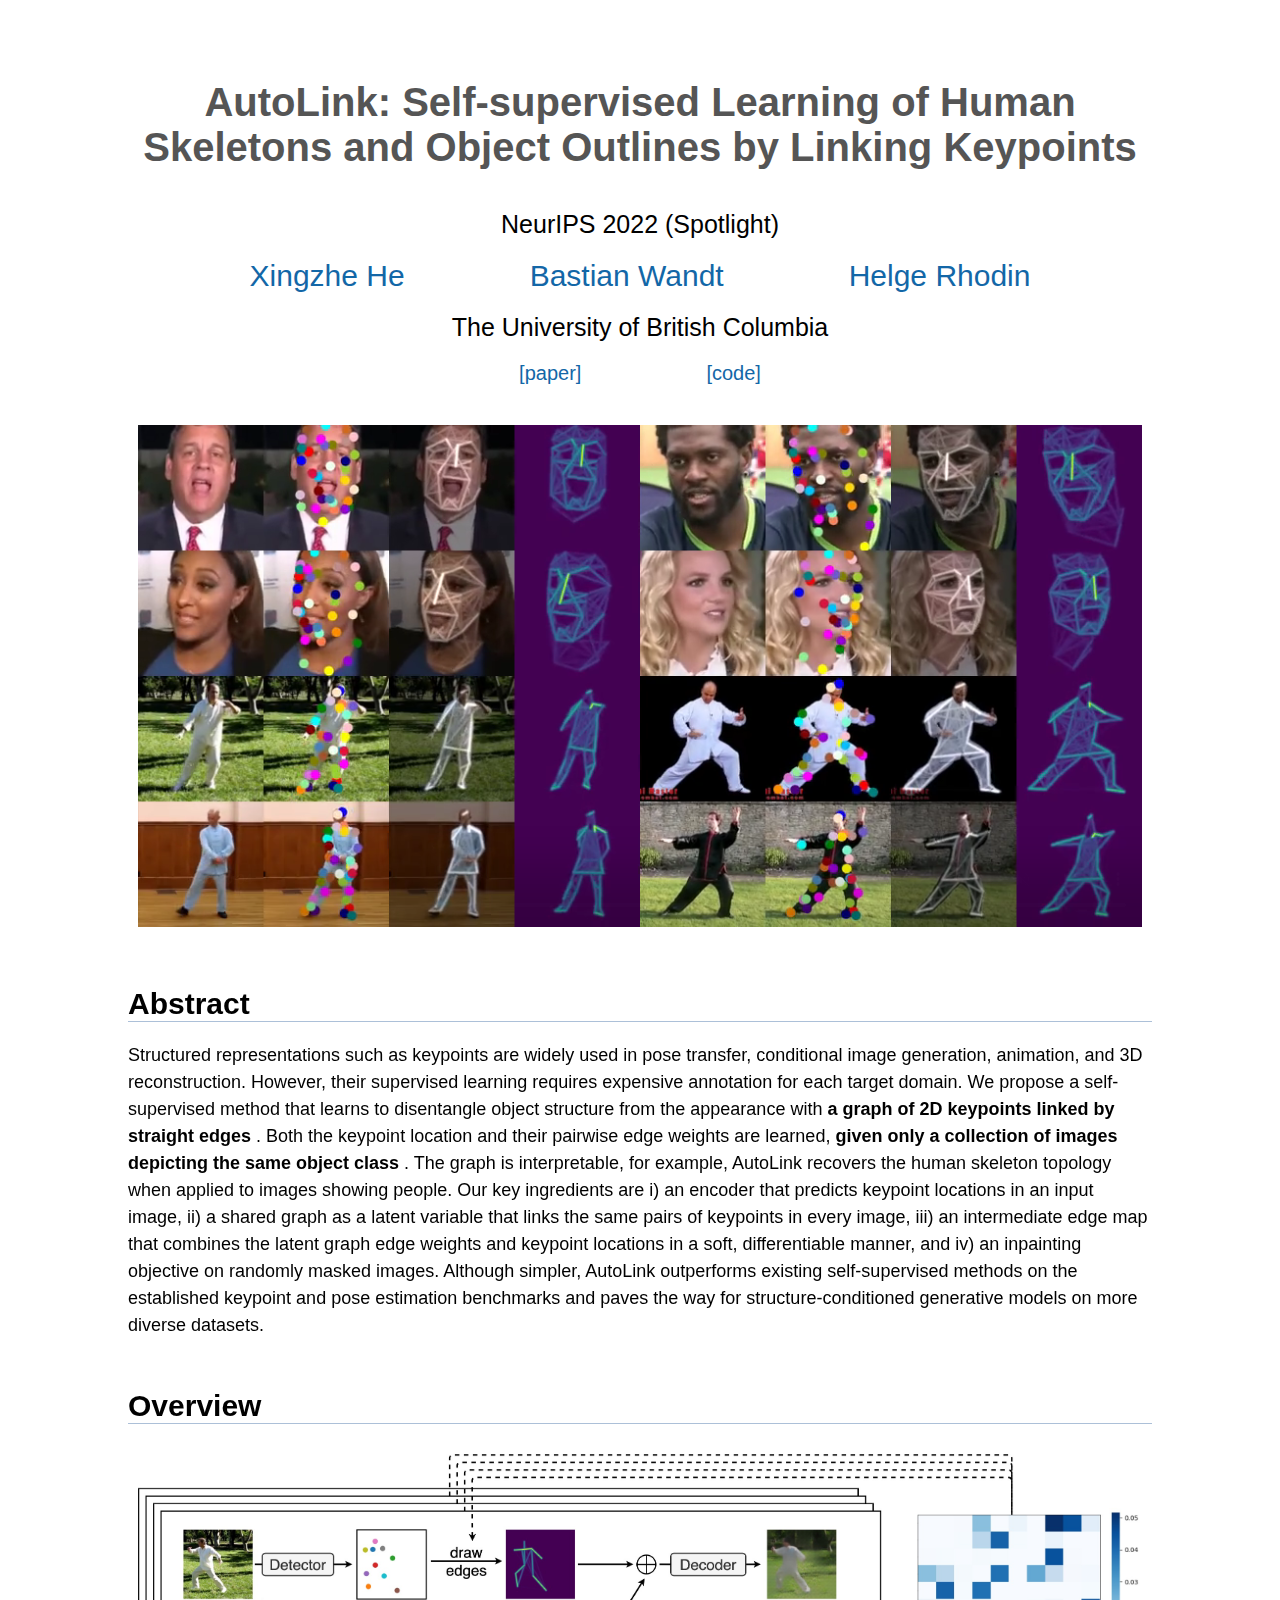
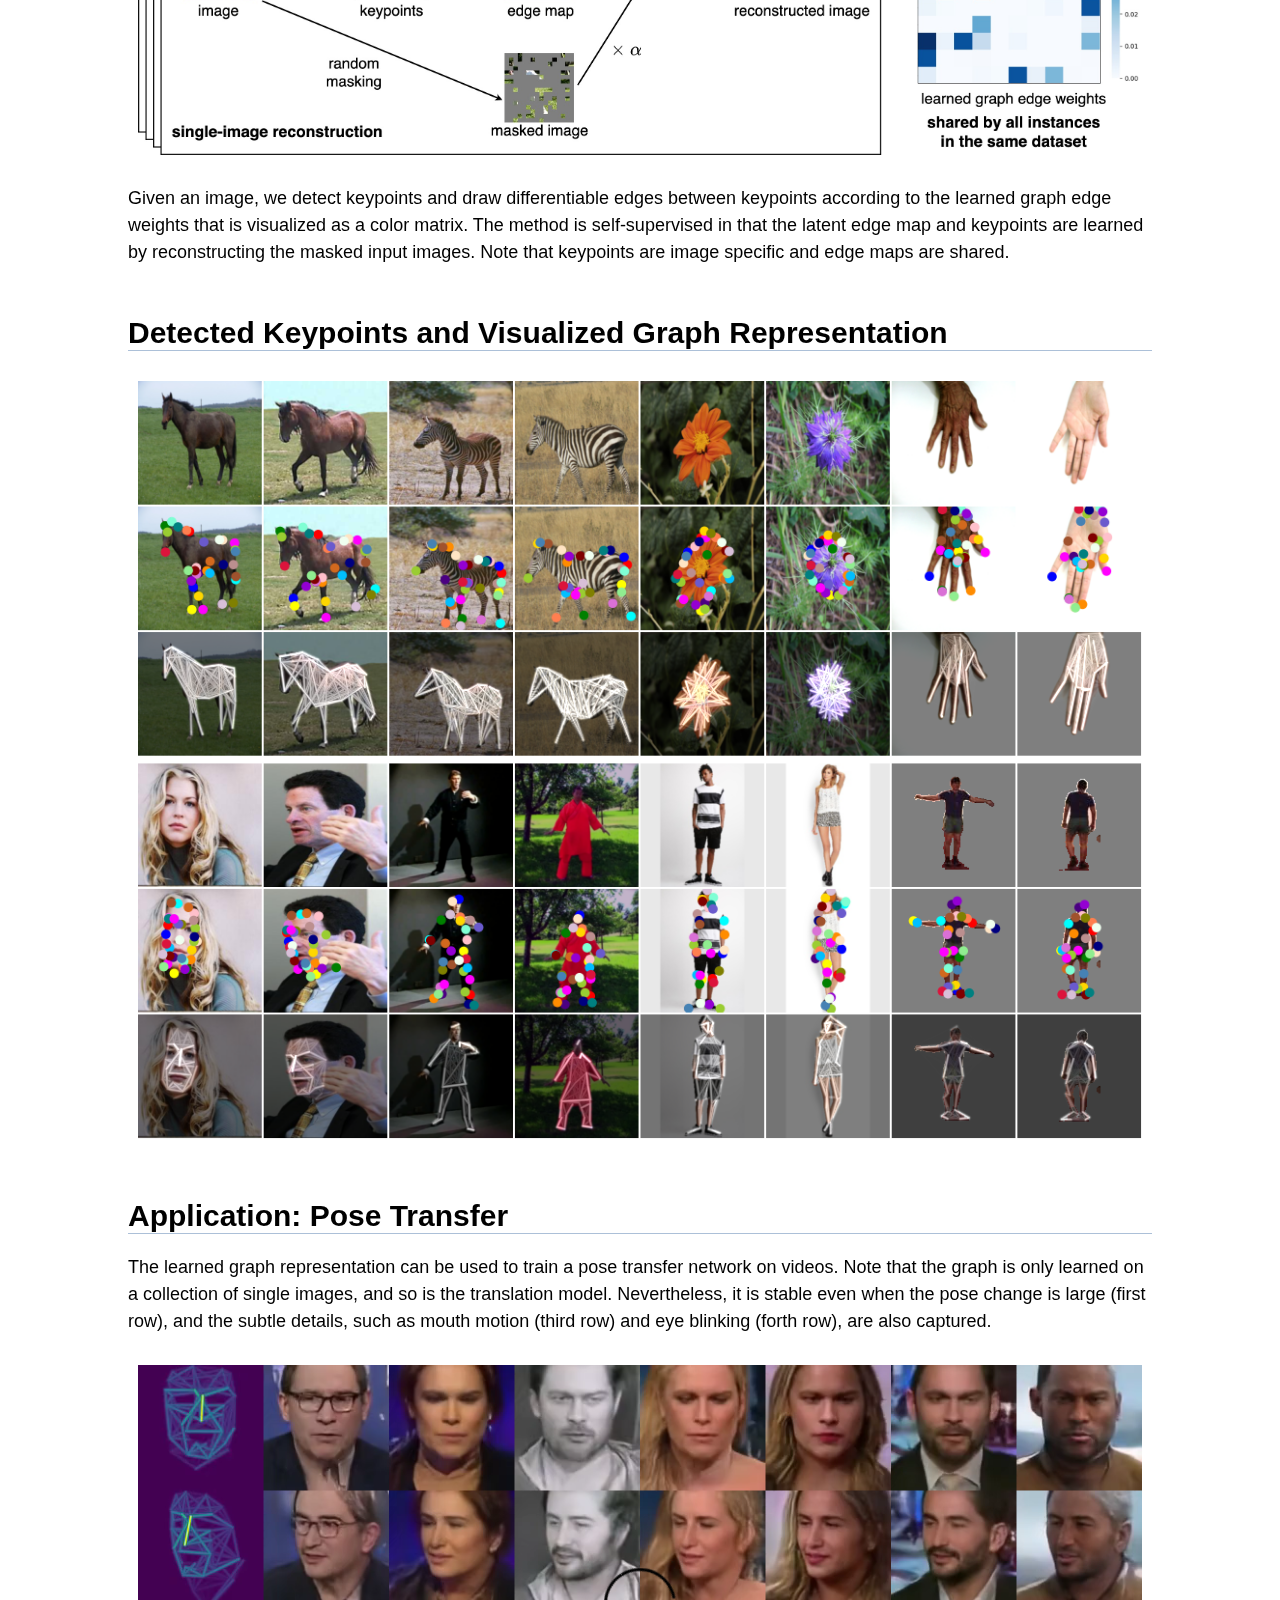
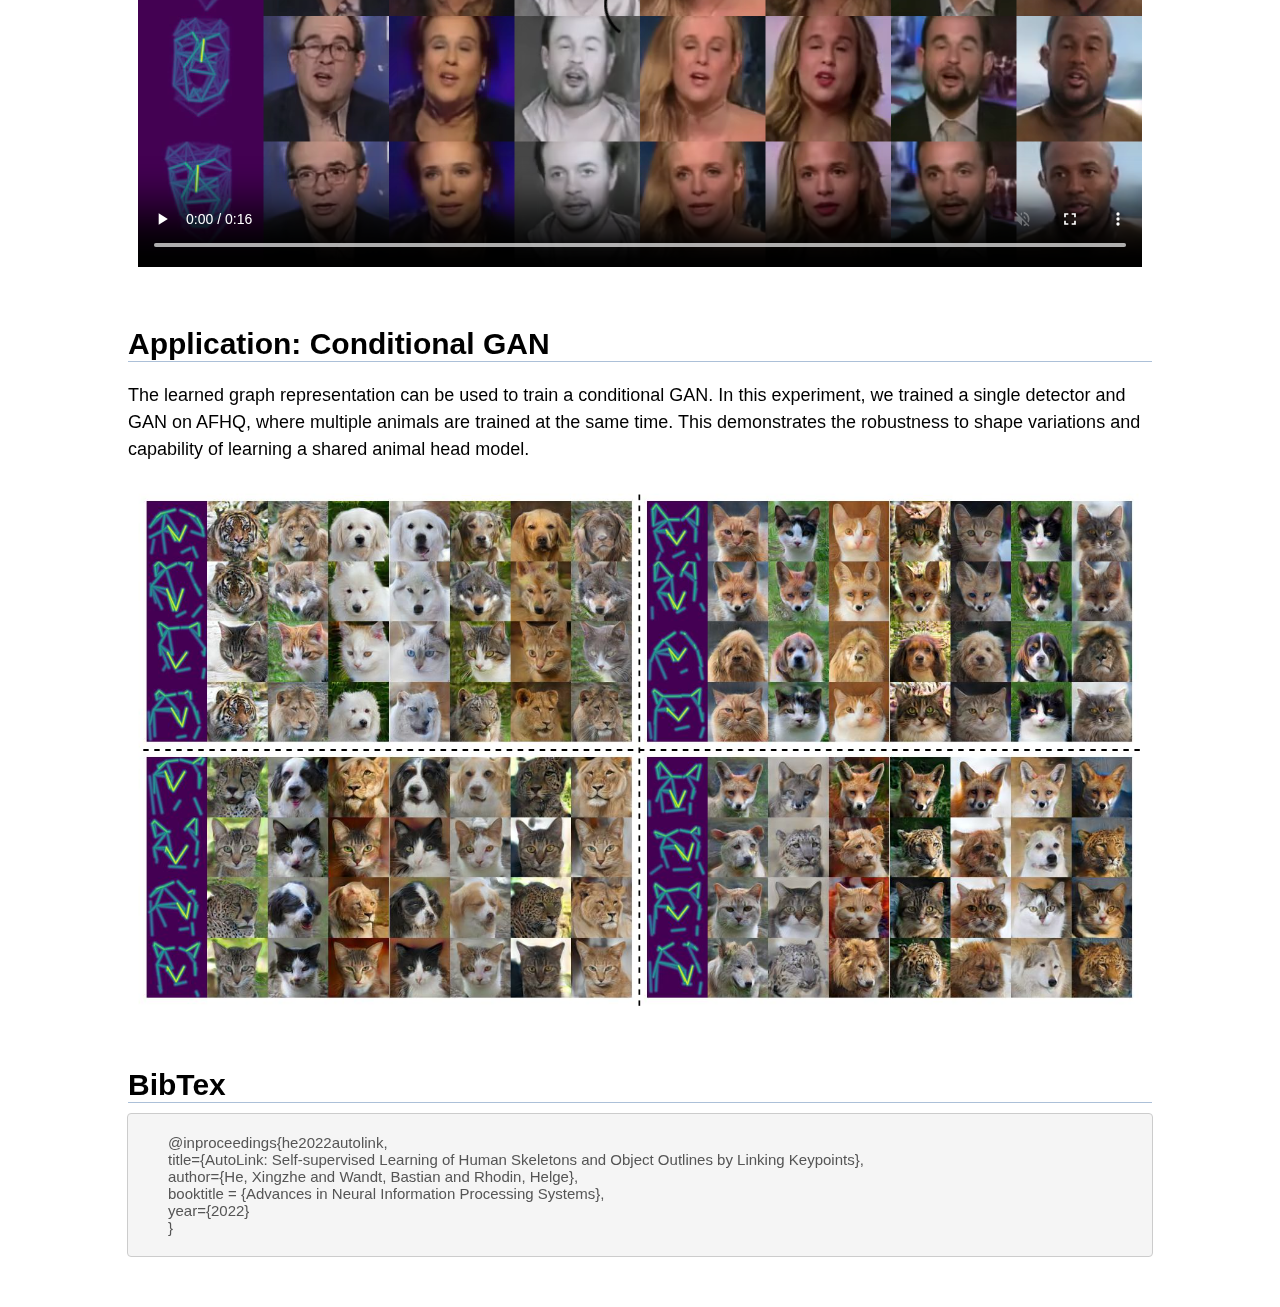
==== commit 858e7fa3: "Update index.html" ====
--- a/index.html
+++ b/index.html
@@ -19,7 +19,7 @@
     </section>
 
     <section class="author">
-        <affiliation>NeurIPS 2022</affiliation>
+        <affiliation>NeurIPS 2022 (Spotlight)</affiliation>
         <a href="https://xingzhehe.github.io/">Xingzhe He</a>
         <a href="https://www.cs.ubc.ca/~wandt/index.html">Bastian Wandt</a>
         <a href="https://www.cs.ubc.ca/~rhodin/web/">Helge Rhodin</a>
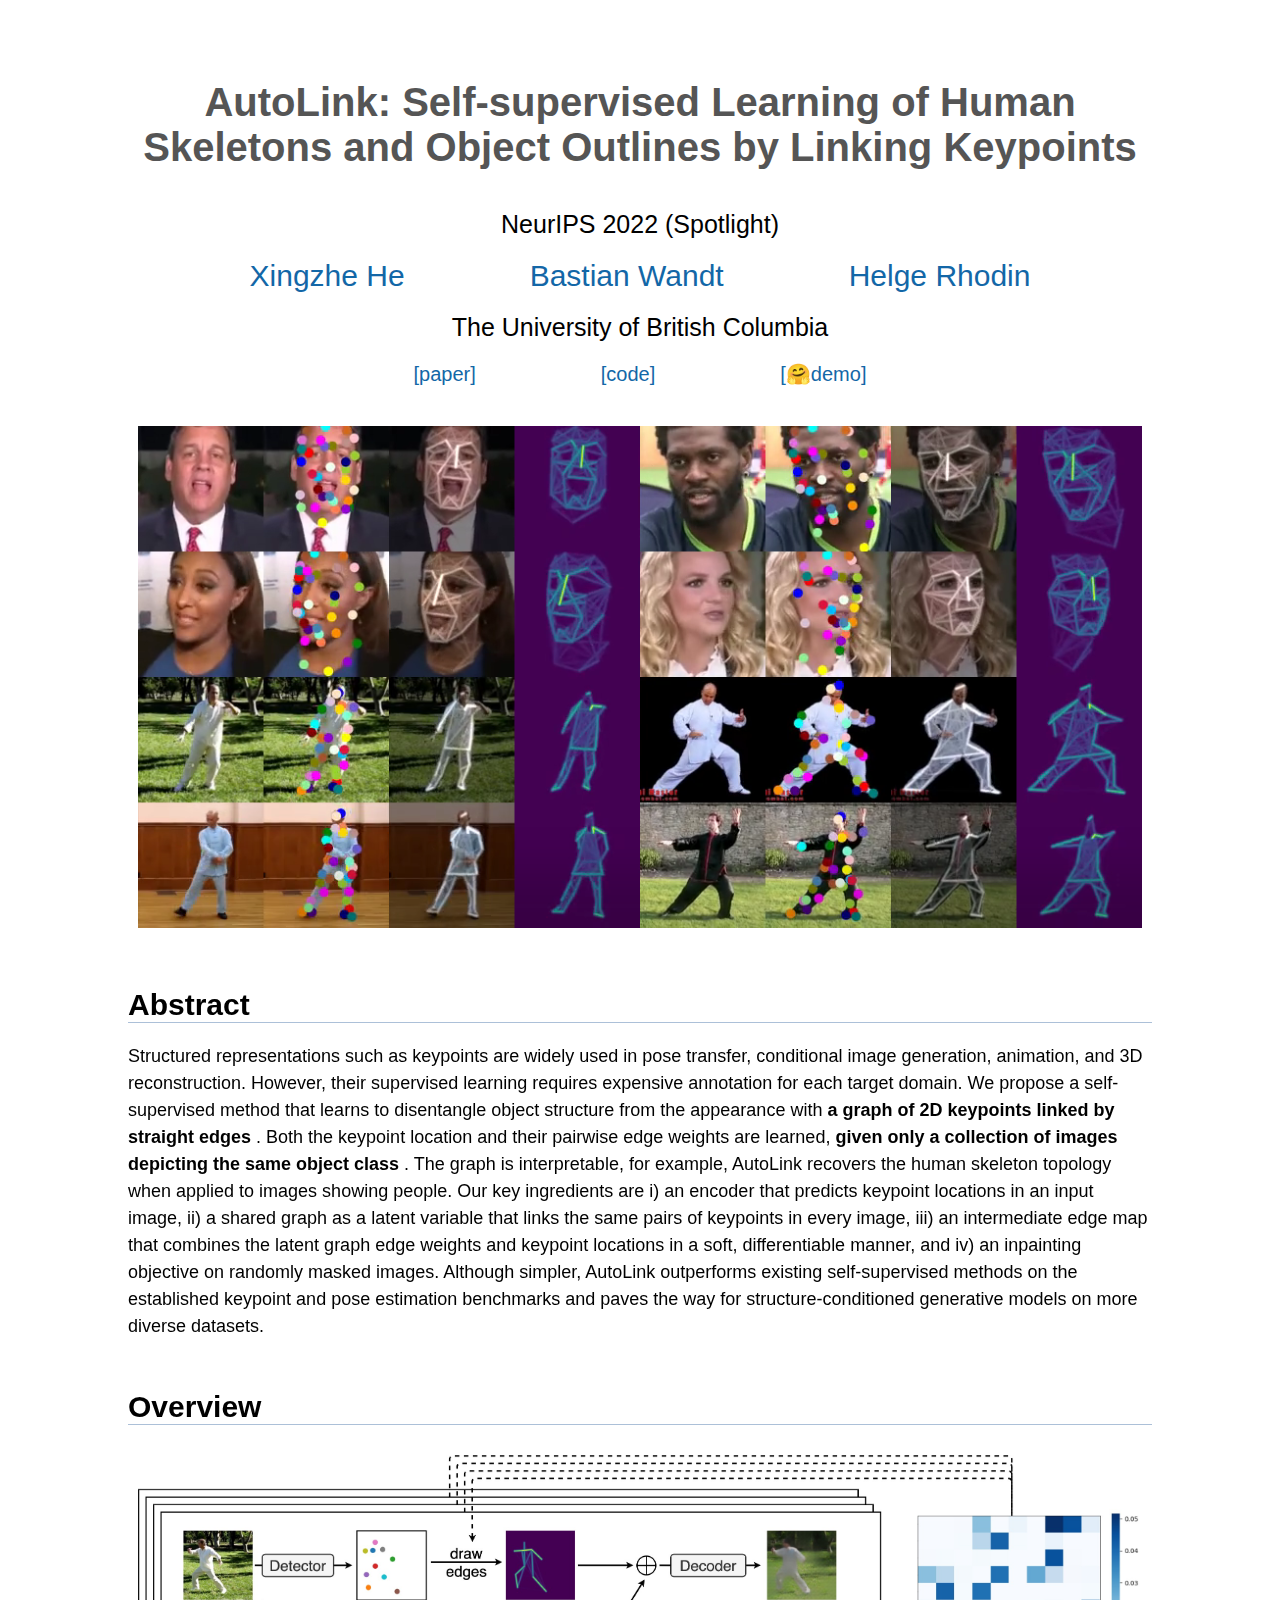
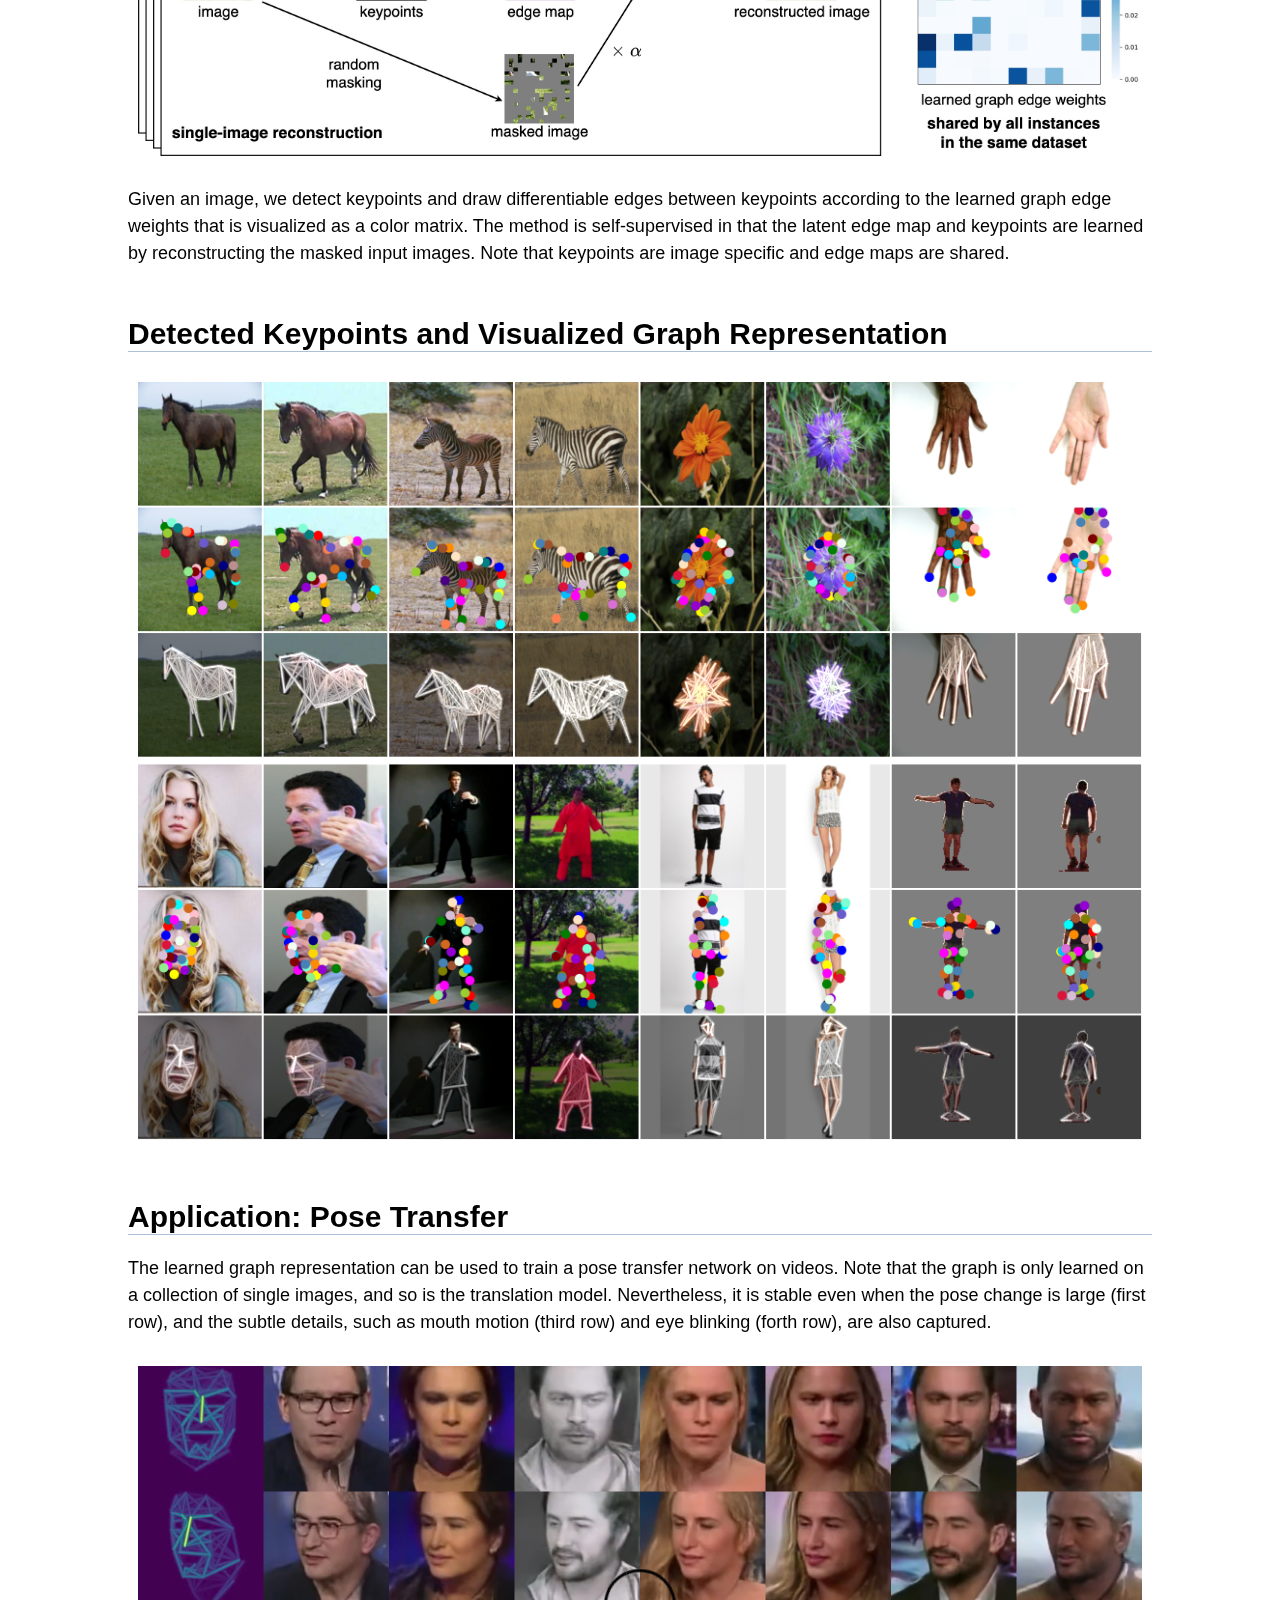
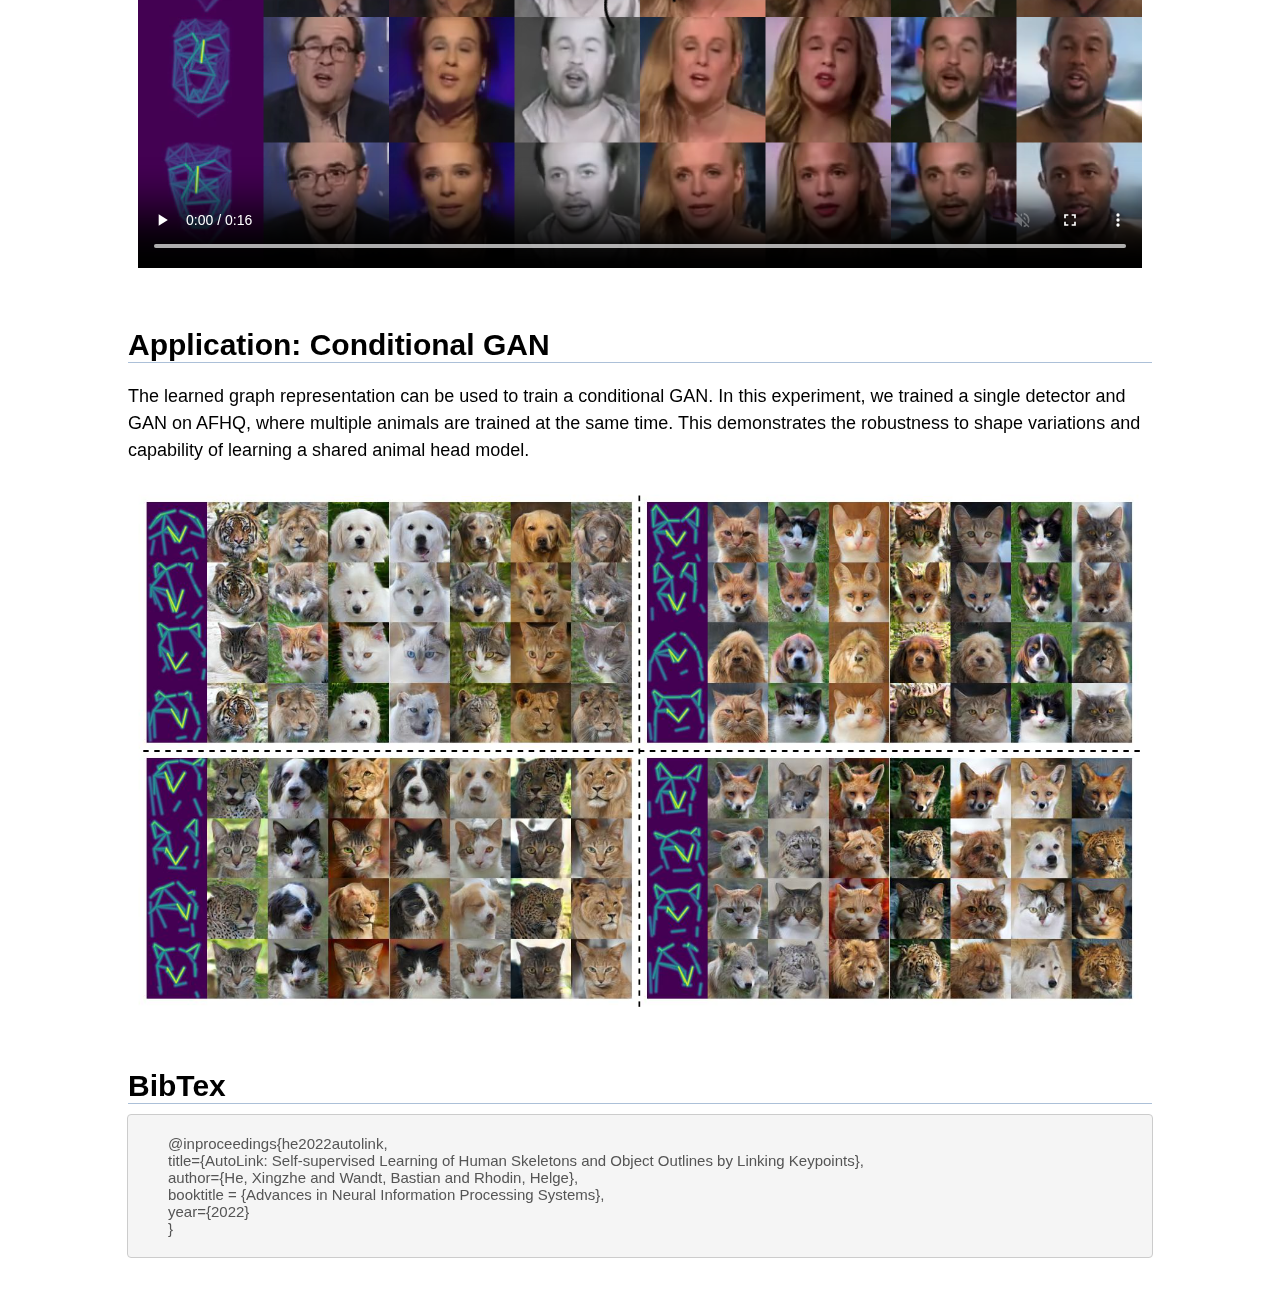
==== commit 4057a7a4: "added hungging face demo" ====
--- a/index.html
+++ b/index.html
@@ -26,6 +26,7 @@
         <affiliation>The University of British Columbia</affiliation>
         <a href="https://arxiv.org/pdf/2205.10636.pdf" class="links">[paper]</a>
         <a href="https://github.com/xingzhehe/AutoLink-Self-supervised-Learning-of-Human-Skeletons-and-Object-Outlines-by-Linking-Keypoints" class="links">[code]</a>
+        <a href="https://huggingface.co/spaces/xingzhehe/AutoLink" class="links">[&#129303;demo]</a>
     </section>
 
     <div class="container">
